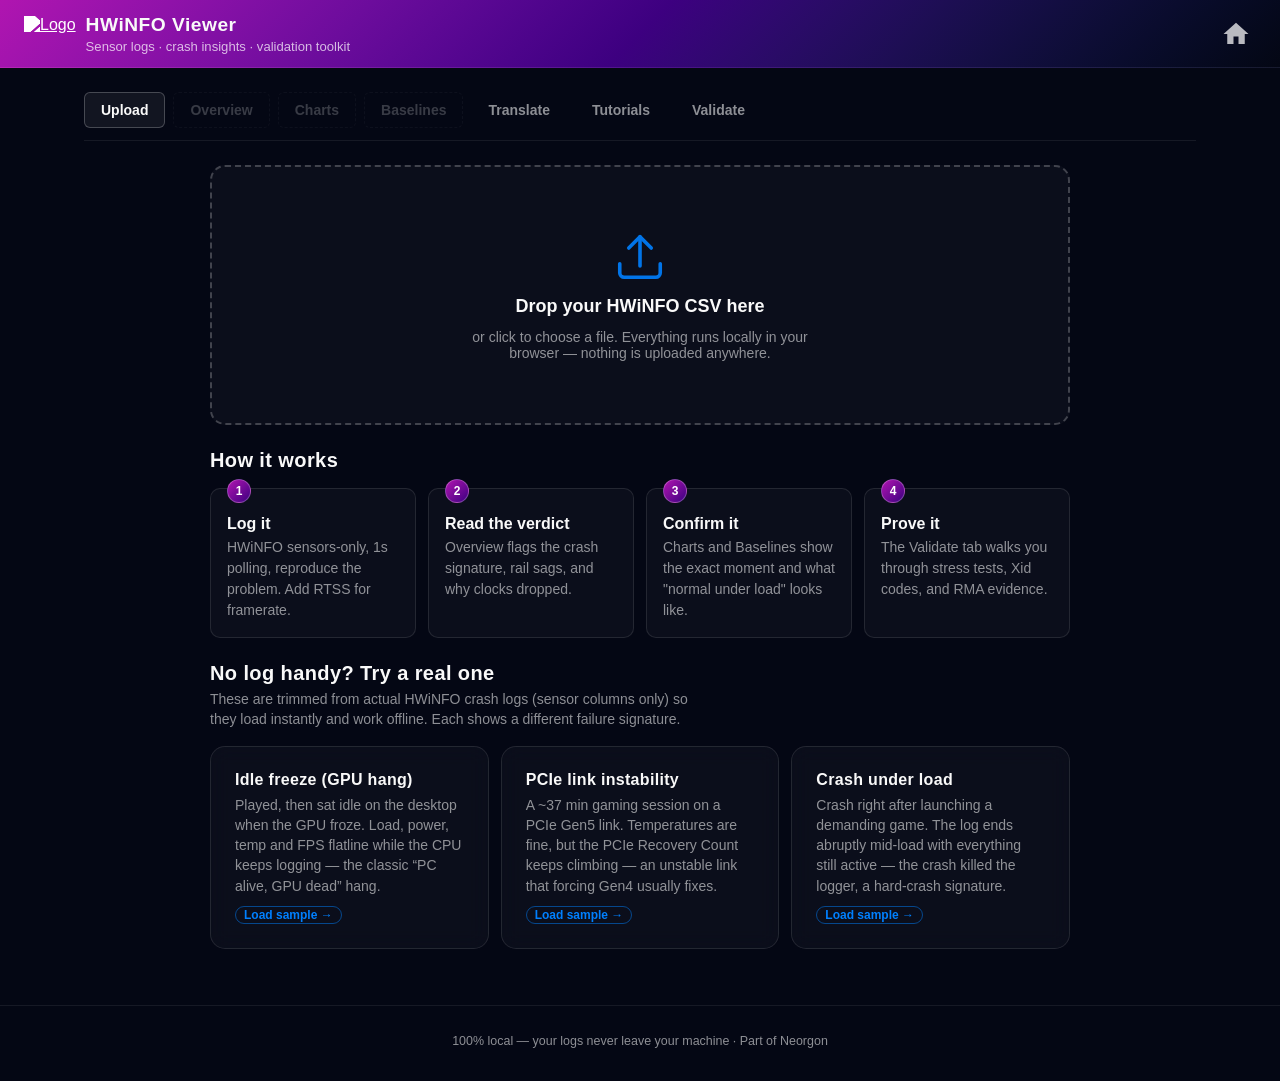
==== index.html @ f67ba8b3 "feat(header): adopt Neorgon Header Kit (content mode)" ====
<!DOCTYPE html>
<html lang="en">
<head>
  <meta charset="UTF-8">
  <meta name="viewport" content="width=device-width, initial-scale=1.0">
  <title>HWiNFO Viewer | Log visualizer & PC validation</title>
  <meta name="description" content="Drop a HWiNFO CSV to visualize GPU sensors, spot the crash, read performance-limit flags, and follow a phased toolkit to validate your whole PC — all in your browser, nothing uploaded">
  <meta property="og:title" content="HWiNFO Viewer: sensor log visualizer & PC validation toolkit">
  <meta property="og:description" content="Visualize hardware logs, find the crash, then prove it — stress tests, Xid codes, and RMA evidence. 100% local in your browser">
  <meta property="og:type" content="website">
  <meta property="og:url" content="https://hwinfo.neorgon.com/">
  <meta property="og:site_name" content="Neorgon">
  <meta name="twitter:card" content="summary_large_image">
  <meta name="twitter:title" content="HWiNFO Viewer: sensor log visualizer & PC validation toolkit">
  <meta name="twitter:description" content="Visualize hardware logs, find the crash, then prove it — all in your browser">
  <meta name="robots" content="index, follow">
  <link rel="canonical" href="https://hwinfo.neorgon.com/">
  <meta property="og:locale" content="en_US">
  <meta name="theme-color" content="#040714">
  <link rel="icon" type="image/x-icon" href="https://pub-b597cd281a384f98a47e1f043a6c4160.r2.dev/v1.0.0/favicon.ico" />
  <link rel="stylesheet" href="app/css/style.css">
  <!-- Neorgon Header Kit (vendored; ?header=live swaps CSS to CDN) -->
  <script>(function(){var m=location.search.match(/[?&]theme=([\w-]+)/)||document.cookie.match(/(?:^|;\s*)neo_theme=([\w-]+)/);if(m&&m[1]!=='default')document.documentElement.dataset.theme=decodeURIComponent(m[1]);})();</script>
  <link rel="stylesheet" href="css/neorgon-header.css">
  <link rel="stylesheet" href="css/neorgon-themes.css">
  <link rel="stylesheet" href="https://pub-b597cd281a384f98a47e1f043a6c4160.r2.dev/v1.0.0/header/season.css">
  <script defer src="js/neorgon-header.js"></script>
  <script type="application/ld+json">
  {
    "@context": "https://schema.org",
    "@type": "WebApplication",
    "name": "HWiNFO Viewer",
    "description": "Browser-based HWiNFO CSV log visualizer with load baselines, crash detection, performance-limit analysis, and a phased PC validation toolkit.",
    "url": "https://hwinfo.neorgon.com/",
    "applicationCategory": "DeveloperApplication",
    "operatingSystem": "Any",
    "offers": { "@type": "Offer", "price": "0", "priceCurrency": "USD" },
    "author": { "@type": "Organization", "name": "Neorgon", "url": "https://neorgon.com/" }
  }
  </script>
</head>
<body>

  <a class="skip-link" href="#main">Skip to content</a>

  <header class="header-bar" data-header-mode="content">
    <div class="header-logo">
      <a href="https://neorgon.com/" target="_blank" rel="noopener noreferrer">
        <img src="https://pub-b597cd281a384f98a47e1f043a6c4160.r2.dev/v1.0.0/energon-classic-logo.png" class="header-logo-img" alt="Logo">
      </a>
      <a href="./" class="header-title-link">
        <h1>HWiNFO Viewer</h1>
        <div class="header-subtitle">Sensor logs · crash insights · validation toolkit</div>
      </a>
    </div>
    <div class="header-right">
      <a class="header-home" href="https://neorgon.com/" title="neorgon.com" aria-label="Neorgon home">
        <svg viewBox="0 0 24 24" fill="currentColor" xmlns="http://www.w3.org/2000/svg">
          <path d="M10 20v-6h4v6h5v-8h3L12 3 2 12h3v8z"/>
        </svg>
      </a>
    </div>
  </header>

  <main id="main">
    <div class="container container--wide stack">

      <!-- File bar (shown after load) -->
      <div class="file-meta" id="fileBar" hidden></div>

      <!-- Tabs -->
      <nav class="tabs" aria-label="Views">
        <button class="tab active" data-view="upload">Upload</button>
        <button class="tab" data-view="overview" data-requires-data disabled title="Load a CSV to unlock">Overview</button>
        <button class="tab" data-view="charts" data-requires-data disabled title="Load a CSV to unlock">Charts</button>
        <button class="tab" data-view="baselines" data-requires-data disabled title="Load a CSV to unlock">Baselines</button>
        <button class="tab" data-view="translate">Translate</button>
        <button class="tab" data-view="tutorials">Tutorials</button>
        <button class="tab" data-view="validate">Validate</button>
        <button class="btn btn--ghost btn--sm" id="resetBtn" style="margin-left:auto" hidden>Load another</button>
      </nav>

      <!-- ── Upload view ── -->
      <section class="view" data-view="upload" aria-label="Upload">
        <div class="stack">
          <div class="dropzone" id="dropzone" role="button" tabindex="0" aria-label="Upload a HWiNFO CSV file">
            <svg class="dropzone__icon" viewBox="0 0 24 24" fill="none" stroke="currentColor" stroke-width="1.6" stroke-linecap="round" stroke-linejoin="round">
              <path d="M21 15v4a2 2 0 0 1-2 2H5a2 2 0 0 1-2-2v-4"/><path d="M17 8l-5-5-5 5"/><path d="M12 3v13"/>
            </svg>
            <div class="dropzone__title">Drop your HWiNFO CSV here</div>
            <div class="dropzone__hint">or click to choose a file. Everything runs locally in your browser — nothing is uploaded anywhere.</div>
          </div>
          <input type="file" id="fileInput" accept=".csv,.CSV,text/csv" hidden>

          <section class="section">
            <div class="section__titles">
              <h2 class="section__title">How it works</h2>
            </div>
            <div class="steps">
              <div class="step">
                <span class="step__num">1</span>
                <div class="step__title">Log it</div>
                <p class="step__text">HWiNFO sensors-only, 1s polling, reproduce the problem. Add RTSS for framerate.</p>
              </div>
              <div class="step">
                <span class="step__num">2</span>
                <div class="step__title">Read the verdict</div>
                <p class="step__text">Overview flags the crash signature, rail sags, and why clocks dropped.</p>
              </div>
              <div class="step">
                <span class="step__num">3</span>
                <div class="step__title">Confirm it</div>
                <p class="step__text">Charts and Baselines show the exact moment and what "normal under load" looks like.</p>
              </div>
              <div class="step">
                <span class="step__num">4</span>
                <div class="step__title">Prove it</div>
                <p class="step__text">The Validate tab walks you through stress tests, Xid codes, and RMA evidence.</p>
              </div>
            </div>
          </section>

          <section class="section">
            <div class="section__titles">
              <h2 class="section__title">No log handy? Try a real one</h2>
              <p class="section__lead">These are trimmed from actual HWiNFO crash logs (sensor columns only) so they load instantly and work offline. Each shows a different failure signature.</p>
            </div>
            <div id="sampleList" style="display:grid;grid-template-columns:repeat(auto-fill,minmax(250px,1fr));gap:var(--space-3)"></div>
          </section>
        </div>
      </section>

      <!-- ── Overview view ── -->
      <section class="view" data-view="overview" hidden aria-label="Overview">
        <div class="stack">
          <section class="section">
            <div class="section__titles">
              <h2 class="section__title">Insights</h2>
              <p class="section__lead">Automatic read of the log: crash signature, PCIe stability, power delivery, and thermals.</p>
            </div>
            <div class="sev-summary" id="insightSummary"></div>
            <div id="insights"></div>
          </section>
          <section class="section">
            <div class="section__titles">
              <h2 class="section__title">Key numbers</h2>
              <p class="section__lead">Peaks and lows for the sensors that matter most. Colored borders flag values worth a second look.</p>
            </div>
            <div class="stat-grid" id="statGrid"></div>
          </section>
        </div>
      </section>

      <!-- ── Charts view ── -->
      <section class="view" data-view="charts" hidden aria-label="Charts">
        <section class="section">
          <div class="section__titles">
            <h2 class="section__title">Time series</h2>
            <p class="section__lead">
              Each line is normalized to its own range (0–100% of that sensor's min–max), so different units overlay cleanly.
              Hover for exact values.
            </p>
          </div>
          <div class="chips" id="chips"></div>
          <div class="card" style="padding:var(--space-4)">
            <div class="chart-wrap">
              <canvas class="chart-canvas" id="chartCanvas"></canvas>
              <div class="chart-tooltip" id="chartTooltip"></div>
            </div>
            <div class="zone-legend" aria-hidden="true">
              <span class="zone-legend__label">Load zones:</span>
              <span class="zone-legend__item"><i class="zl-swatch zl-idle"></i>idle</span>
              <span class="zone-legend__item"><i class="zl-swatch zl-low"></i>low</span>
              <span class="zone-legend__item"><i class="zl-swatch zl-medium"></i>medium</span>
              <span class="zone-legend__item"><i class="zl-swatch zl-high"></i>high</span>
              <span class="zone-legend__sep"></span>
              <span class="zone-legend__item"><i class="zl-hang"></i>hang marker</span>
            </div>
          </div>
        </section>
      </section>

      <!-- ── Baselines view ── -->
      <section class="view" data-view="baselines" hidden aria-label="Baselines">
        <div class="stack">
          <section class="section">
            <div class="section__titles">
              <h2 class="section__title">Load distribution</h2>
              <p class="section__lead" id="baselineBasis">Load zones computed from GPU utilization.</p>
            </div>
            <div class="stat-grid" id="zoneSummary"></div>
          </section>
          <section class="section">
            <div class="section__titles">
              <h2 class="section__title">Baseline by load zone</h2>
              <p class="section__lead">Average <span class="muted">/ peak</span> for each sensor, split by how hard the GPU was working. Use it to tell "normal under load" from "something's off."</p>
            </div>
            <div class="table-scroll">
              <table class="data">
                <thead><tr>
                  <th>Sensor</th>
                  <th><span class="zone-pill zone-idle">Idle</span></th>
                  <th><span class="zone-pill zone-low">Low</span></th>
                  <th><span class="zone-pill zone-medium">Medium</span></th>
                  <th><span class="zone-pill zone-high">High</span></th>
                </tr></thead>
                <tbody id="baselineTable"></tbody>
              </table>
            </div>
          </section>
        </div>
      </section>

      <!-- ── Translate view ── -->
      <section class="view" data-view="translate" hidden aria-label="Translate">
        <section class="section">
          <div class="section__titles">
            <h2 class="section__title">Translate the metrics</h2>
            <p class="section__lead">What every sensor actually means, what's normal, and what should worry you. Load a log and matching rows get tagged <span class="badge badge--gpu">detected</span> with your values.</p>
          </div>
          <input type="search" class="search-input" id="glossarySearch" placeholder="Search metrics… (e.g. junction, 12V, performance limit)">
          <div class="table-scroll">
            <table class="data">
              <thead><tr><th>Sensor</th><th>Plain meaning</th><th>Normal &amp; red flags</th></tr></thead>
              <tbody id="glossaryTable"></tbody>
            </table>
          </div>
        </section>
      </section>

      <!-- ── Tutorials view ── -->
      <section class="view" data-view="tutorials" hidden aria-label="Tutorials">
        <section class="section">
          <div class="section__titles">
            <h2 class="section__title">Tool tutorials</h2>
            <p class="section__lead">Short, no-fluff guides for the tools that produce and confirm these logs. Each ends with the one thing to look for. For the full validation workflow, see the <strong>Validate</strong> tab.</p>
          </div>
          <div class="accordion" id="tutorials"></div>
        </section>
      </section>

      <!-- ── Validate view ── -->
      <section class="view" data-view="validate" hidden aria-label="Validate">
        <div class="stack">
          <section class="section">
            <div class="section__titles">
              <h2 class="section__title">The validation toolkit</h2>
              <p class="section__lead">
                A phased workflow for testing and validating your PC — from capturing the log to an RMA-grade
                evidence pack. Every tool states what it actually proves, so you know when you're done.
              </p>
            </div>
            <div id="validateRoot" class="stack"></div>
          </section>
          <section class="section">
            <div class="section__titles">
              <h2 class="section__title">NVIDIA Xid codes worth knowing</h2>
              <p class="section__lead">
                When the driver reports a hardware error it logs an <strong>Xid</strong> code — find them in
                Windows Event Viewer (source <code>nvlddmkm</code>) or <code>journalctl -k</code> on Linux.
                These are the ones that matter for a crash investigation.
              </p>
            </div>
            <div class="table-scroll">
              <table class="data">
                <thead><tr><th>Code</th><th>Meaning</th><th>Points to</th><th>Notes</th></tr></thead>
                <tbody id="xidTable"></tbody>
              </table>
            </div>
          </section>
        </div>
      </section>

    </div>
  </main>

  <footer class="info-footer">
    100% local — your logs never leave your machine · Part of <a class="footer-link" href="https://neorgon.com/">Neorgon</a>
  </footer>

  <script src="app/js/glossary.js"></script>
  <script src="app/js/samples.js"></script>
  <script src="app/js/parse.js"></script>
  <script src="app/js/analyze.js"></script>
  <script src="app/js/charts.js"></script>
  <script src="app/js/validate.js"></script>
  <script src="app/js/ui.js"></script>
  <script src="app/js/app.js"></script>
</body>
</html>
---- app/css/style.css ----
/* ── Reset & base ──────────────────────────────────────────── */
*, *::before, *::after { margin: 0; padding: 0; box-sizing: border-box; }

/*
 * ── Design tokens ─────────────────────────────────────────────
 *
 *  Colors
 *  bg:                 #040714
 *  surface-1 (cards):  rgba(255,255,255,.03)
 *  surface-2 (hover):  rgba(255,255,255,.06)
 *  border-subtle:      rgba(255,255,255,.07)
 *  border:             rgba(255,255,255,.1)
 *  border-strong:      rgba(255,255,255,.22)
 *  blue accent:        #0063e5
 *  blue accent bright: #0080ff
 *  text primary:       #f9f9f9
 *  text secondary:     #cacaca
 *  text muted:         rgba(255,255,255,.55)
 *  header gradient:    in oklch 135deg, #B015B0 0%, #3D0080 50%, #040714 100%
 *
 *  Typography scale (rem)
 *  --text-xs: 0.75    --text-sm: 0.875   --text-base: 1
 *  --text-lg: 1.125   --text-xl: 1.25    --text-2xl: 1.5
 *  font stack: 'Avenir Next', -apple-system, BlinkMacSystemFont,
 *              'Segoe UI', Roboto, Oxygen, Ubuntu, Cantarell, sans-serif
 *
 *  Spacing scale (4px grid)
 *  --space-1: 4px   --space-2: 8px   --space-3: 12px   --space-4: 16px
 *  --space-6: 24px  --space-8: 32px
 *
 *  Radii
 *  --radius-sm: 6px   --radius: 10px   --radius-lg: 15px
 *
 *  Easing
 *  --ease-snap: cubic-bezier(0.34, 1.56, 0.64, 1)  (spring/overshoot)
 *  --dur-fast: 120ms   --dur: 200ms
 *
 *  UI primitives
 *  --control-height: 44px   (touch minimum)
 *  --control-height-sm: 36px
 *  --z-sticky-header: 200   --z-modal: 400   --z-toast: 500
 */

:root {
  --bg: #040714;
  --surface-1: rgba(255,255,255,.03);
  --surface-2: rgba(255,255,255,.06);
  --surface-toast: #1a1730;
  --border-subtle: rgba(255,255,255,.07);
  --border: rgba(255,255,255,.1);
  --border-strong: rgba(255,255,255,.22);
  --text-primary: #f9f9f9;
  --text-secondary: #cacaca;
  --text-muted: rgba(255,255,255,.55);
  --accent: #0063e5;
  --accent-bright: #0080ff;
  --danger: #e11d48;
  --danger-hover: #f43f5e;
  --font: 'Avenir Next', -apple-system, BlinkMacSystemFont, 'Segoe UI', Roboto, Oxygen, Ubuntu, Cantarell, sans-serif;
  --text-xs: 0.75rem; --text-sm: 0.875rem; --text-base: 1rem;
  --text-lg: 1.125rem; --text-xl: 1.25rem; --text-2xl: 1.5rem;
  --space-1: 4px; --space-2: 8px; --space-3: 12px; --space-4: 16px;
  --space-6: 24px; --space-8: 32px;
  --radius-sm: 6px; --radius: 10px; --radius-lg: 15px;
  --ease-snap: cubic-bezier(0.34, 1.56, 0.64, 1);
  --dur-fast: 120ms; --dur: 200ms;
  --control-height: 44px;
  --control-height-sm: 36px;
  --shadow-card: 0 12px 28px rgba(15, 23, 42, 0.5);
  --shadow-modal: 0 24px 48px rgba(2, 6, 23, 0.58);
  --z-sticky-header: 200;
  --z-modal: 400;
  --z-toast: 500;
}

html { height: 100%; }
body {
  font-family: var(--font);
  background: var(--bg);
  min-height: 100%;
  color: var(--text-primary);
  display: flex; flex-direction: column;
}

body.modal-open {
  overflow: hidden;
}

main#main {
  flex: 1;
  display: flex;
  flex-direction: column;
  min-height: 0;
  width: 100%;
}

/* ── Layout ────────────────────────────────────────────────── */
/*
 * GOTCHA: body { display:flex; flex-direction:column } + margin: 0 auto
 * on a child collapses its width — always pair with width: 100%.
 *
 * GOTCHA: External images (YouTube ggpht, Gravatar, etc.) may block loading
 * when the Referer header points to localhost or an unknown origin. Fix:
 * 1. Add <meta name="referrer" content="no-referrer"> in <head> (global)
 * 2. Or add referrerpolicy="no-referrer" on each <img> tag
 */
.container {
  max-width: 900px;
  width: 100%;
  margin: 0 auto;
  padding: var(--space-6);
  flex: 1;
}

/* Vertical rhythm: use inside .container or nested regions */
.stack {
  display: flex;
  flex-direction: column;
  gap: var(--space-6);
}
.stack--tight { gap: var(--space-4); }
.stack--loose { gap: var(--space-8); }

/* Page section: title row + body (replaces “card everything” for grouping) */
.section {
  display: flex;
  flex-direction: column;
  gap: var(--space-4);
}
.section__header {
  display: flex;
  flex-wrap: wrap;
  align-items: flex-end;
  justify-content: space-between;
  gap: var(--space-4);
}
.section__titles {
  display: flex;
  flex-direction: column;
  gap: var(--space-1);
  min-width: 0;
}
.section__title {
  font-size: var(--text-xl);
  font-weight: 600;
  letter-spacing: 0.02em;
  color: var(--text-primary);
}
.section__lead {
  font-size: var(--text-sm);
  color: var(--text-muted);
  line-height: 1.45;
  max-width: 52ch;
}
.section__lead code {
  font-family: ui-monospace, SFMono-Regular, Menlo, Monaco, Consolas, "Liberation Mono", monospace;
  font-size: 0.92em;
  color: var(--text-secondary);
}
.stack > .card { margin-bottom: 0; }
.toolbar {
  display: flex;
  flex-wrap: wrap;
  align-items: center;
  gap: var(--space-2);
}

/* Header layout is owned by the Neorgon Header Kit (css/neorgon-header.css) */
nav {
  display: flex;
  align-items: center;
  gap: var(--space-2);
}

/* ── Buttons (canonical) ─────────────────────────────────────
 * Use .btn + a variant. Aliases: .nav-link = toolbar ghost; .auth-* map below.
 */
.btn {
  display: inline-flex;
  align-items: center;
  justify-content: center;
  gap: var(--space-2);
  min-height: var(--control-height);
  padding: 0 var(--space-4);
  border-radius: var(--radius-sm);
  font-family: inherit;
  font-size: var(--text-sm);
  font-weight: 600;
  line-height: 1.2;
  text-decoration: none;
  cursor: pointer;
  border: 1px solid transparent;
  background: transparent;
  color: var(--text-primary);
  transition:
    background-color var(--dur),
    color var(--dur),
    border-color var(--dur),
    box-shadow var(--dur),
    transform var(--dur-fast);
  -webkit-tap-highlight-color: transparent;
}
.btn:disabled,
.btn[aria-disabled="true"] {
  opacity: 0.45;
  cursor: not-allowed;
  pointer-events: none;
}
.btn--sm {
  min-height: var(--control-height-sm);
  padding: 0 var(--space-3);
  font-size: var(--text-xs);
}
.btn--block { width: 100%; }
.btn--icon {
  min-width: var(--control-height);
  padding: 0;
}
.btn--primary {
  background: var(--accent);
  color: #fff;
  border-color: transparent;
}
.btn--primary:hover { background: var(--accent-bright); }
.btn--secondary {
  background: var(--surface-2);
  color: var(--text-primary);
  border-color: var(--border-strong);
}
.btn--secondary:hover {
  background: rgba(255, 255, 255, 0.1);
}
.btn--ghost {
  background: transparent;
  color: rgba(255,255,255,0.92);
  border-color: rgba(255,255,255,0.18);
}
.btn--ghost:hover {
  background: rgba(255,255,255,0.1);
  color: #fff;
}
.btn--danger {
  background: var(--danger);
  color: #fff;
  border-color: transparent;
}
.btn--danger:hover { background: var(--danger-hover); }

/* Toolbar ghost (header nav) — same as .btn.btn--ghost.btn--sm */
.nav-link {
  display: inline-flex;
  align-items: center;
  justify-content: center;
  min-height: var(--control-height);
  padding: 0 var(--space-3);
  border: 1px solid rgba(255,255,255,0.18);
  border-radius: var(--radius-sm);
  background: transparent;
  color: rgba(255,255,255,0.92);
  cursor: pointer;
  font-family: inherit;
  font-size: var(--text-sm);
  font-weight: 600;
  transition: background-color var(--dur), color var(--dur), border-color var(--dur);
}
.nav-link:hover {
  background: rgba(255,255,255,0.1);
  color: #fff;
}

.auth-toggle {
  display: flex;
  align-items: center;
  justify-content: center;
  min-width: var(--control-height);
  min-height: var(--control-height);
  padding: 0;
  border: 1px solid rgba(255,255,255,0.18);
  border-radius: var(--radius-sm);
  background: transparent;
  color: rgba(255,255,255,0.92);
  cursor: pointer;
  font-family: inherit;
  transition: background-color var(--dur), color var(--dur), border-color var(--dur);
}
.auth-toggle:hover {
  background: rgba(255,255,255,0.1);
  color: #fff;
}
.auth-toggle svg {
  width: 22px;
  height: 22px;
  flex-shrink: 0;
  display: block;
}
.auth-toggle.logged-in { color: var(--accent); }
.auth-toggle.logged-in svg circle:nth-of-type(2) {
  fill: currentColor;
  stroke: none;
}

/* ── Sheet (inline panel under header) — not a modal ─────────
 * Use for auth, filters, compact forms. No backdrop; page scrolls.
 * For blocking overlays use .modal below.
 */
.auth-panel {
  background: rgba(255,255,255,0.02);
  border-bottom: 1px solid var(--border-subtle);
  max-height: 0;
  overflow: hidden;
  transition: max-height 0.3s ease-out;
}
.auth-panel.open { max-height: 300px; }
.auth-panel-inner {
  padding: var(--space-6);
  max-width: 400px;
  margin: 0 auto;
}
.auth-tabs {
  display: flex;
  gap: var(--space-2);
  margin-bottom: var(--space-4);
}
.auth-tab {
  flex: 1;
  min-height: var(--control-height-sm);
  padding: 0 var(--space-4);
  border: 1px solid var(--border);
  border-radius: var(--radius-sm);
  background: transparent;
  color: var(--text-muted);
  cursor: pointer;
  font-family: inherit;
  font-size: var(--text-sm);
  font-weight: 600;
  transition: background-color var(--dur), color var(--dur), border-color var(--dur);
}
.auth-tab.active {
  background: var(--surface-2);
  color: var(--text-primary);
  border-color: var(--border-strong);
}
.auth-form input {
  width: 100%;
  padding: var(--space-3) var(--space-4);
  margin-bottom: var(--space-3);
  border: 1px solid var(--border);
  border-radius: var(--radius-sm);
  background: var(--surface-1);
  color: var(--text-primary);
  font-size: var(--text-sm);
  font-family: inherit;
}
.auth-submit {
  width: 100%;
  min-height: var(--control-height);
  padding: 0 var(--space-4);
  border: none;
  border-radius: var(--radius-sm);
  background: var(--accent);
  color: #fff;
  font-family: inherit;
  font-weight: 600;
  font-size: var(--text-sm);
  cursor: pointer;
  transition: background-color var(--dur);
}
.auth-submit:hover { background: var(--accent-bright); }
#authUser {
  display: flex;
  align-items: center;
  justify-content: space-between;
  gap: var(--space-4);
}
.auth-username {
  color: var(--text-primary);
  font-weight: 600;
}
.auth-logout {
  min-height: var(--control-height-sm);
  padding: 0 var(--space-3);
  border: 1px solid var(--border);
  border-radius: var(--radius-sm);
  background: transparent;
  color: var(--text-muted);
  cursor: pointer;
  font-family: inherit;
  font-size: var(--text-sm);
  font-weight: 600;
  transition: background-color var(--dur), color var(--dur), border-color var(--dur);
}
.auth-logout:hover {
  background: var(--surface-2);
  color: var(--text-primary);
}
.auth-divider {
  height: 1px;
  background: var(--border-subtle);
}

/* ── Modal (blocking overlay) ──────────────────────────────── */
.modal[hidden] {
  display: none !important;
}
.modal {
  position: fixed;
  inset: 0;
  z-index: var(--z-modal);
  display: flex;
  align-items: center;
  justify-content: center;
  padding: var(--space-4);
}
.modal__backdrop {
  position: absolute;
  inset: 0;
  background: rgba(2, 4, 12, 0.72);
  backdrop-filter: blur(4px);
}
.modal__dialog {
  position: relative;
  z-index: 1;
  display: flex;
  flex-direction: column;
  width: min(100%, 440px);
  max-height: min(88vh, 560px);
  overflow: hidden;
  background: var(--surface-1);
  border: 1px solid var(--border-strong);
  border-radius: var(--radius-lg);
  box-shadow: var(--shadow-modal);
}
.modal__header {
  display: flex;
  align-items: center;
  justify-content: space-between;
  gap: var(--space-4);
  padding: var(--space-4) var(--space-6);
  border-bottom: 1px solid var(--border-subtle);
}
.modal__header h2 {
  font-size: var(--text-lg);
  font-weight: 600;
  color: var(--text-primary);
}
.modal__body {
  padding: var(--space-6);
  overflow: auto;
  font-size: var(--text-sm);
  color: var(--text-secondary);
  line-height: 1.55;
}
.modal__body code {
  font-family: ui-monospace, SFMono-Regular, Menlo, Monaco, Consolas, "Liberation Mono", monospace;
  font-size: 0.9em;
  color: var(--text-primary);
}
.modal__footer {
  display: flex;
  flex-wrap: wrap;
  justify-content: flex-end;
  gap: var(--space-2);
  padding: var(--space-4) var(--space-6);
  border-top: 1px solid var(--border-subtle);
}

/* ── Card ──────────────────────────────────────────────────── */
/*
 * GOTCHA: backdrop-filter creates a stacking context — dropdowns inside
 * a card can be clipped by a later card's stacking context. Fix by adding
 * position: relative; z-index: 10 to the card that owns the open dropdown.
 *
 * Default: static surface (no hover lift — avoids generic “dashboard demo”).
 * Use .card--interactive for raised hover + entrance motion.
 *
 * GOTCHA: a <button> or <a> used AS a card does not inherit body text color —
 * buttons default to canvas text (near-black), rendering invisible on the dark
 * bg. When a card is an interactive element, set color: var(--text-primary)
 * and font-family: var(--font) explicitly on it.
 */
.card {
  background: var(--surface-1);
  border: 1px solid var(--border);
  border-radius: var(--radius-lg);
  padding: var(--space-6);
  margin-bottom: var(--space-6);
  backdrop-filter: blur(10px);
  transition: border-color var(--dur), box-shadow var(--dur);
}
.card:hover {
  border-color: var(--border-strong);
  box-shadow: 0 8px 20px rgba(15, 23, 42, 0.45);
}
.card--interactive {
  transition:
    transform var(--dur) ease-out,
    box-shadow var(--dur) ease-out,
    border-color var(--dur);
  animation: fadeIn 0.35s ease-out both;
}
.card--interactive:hover {
  transform: translateY(-3px);
  box-shadow: var(--shadow-card);
  border-color: var(--border-strong);
}
.card--enter {
  animation: fadeIn 0.35s ease-out both;
}
.card--flat:hover {
  box-shadow: none;
}

/* ── Button press feedback ─────────────────────────────────── */
button:active,
.btn:active,
.nav-link:active,
.auth-toggle:active,
.auth-tab:active,
.auth-submit:active,
.auth-logout:active {
  transform: scale(0.98);
  transition-duration: var(--dur-fast);
}

@keyframes fadeIn {
  from { opacity: 0; transform: translateY(6px); }
  to   { opacity: 1; transform: translateY(0); }
}

/* ── Skeleton loading ──────────────────────────────────────── */
@keyframes shimmer { to { background-position: -200% 0; } }
.skeleton {
  background: linear-gradient(90deg, var(--surface-1) 25%, var(--surface-2) 50%, var(--surface-1) 75%);
  background-size: 200% 100%;
  animation: shimmer 1.5s ease-in-out infinite;
  border-radius: var(--radius);
}

/* ── Toast ─────────────────────────────────────────────────── */
.toast {
  position: fixed;
  bottom: var(--space-6);
  right: var(--space-6);
  z-index: var(--z-toast);
  max-width: min(360px, calc(100vw - var(--space-8)));
  background: var(--surface-toast);
  border: 1px solid var(--border);
  border-radius: var(--radius);
  padding: var(--space-3) var(--space-4);
  font-size: var(--text-sm);
  color: var(--text-primary);
  box-shadow: var(--shadow-card);
  pointer-events: none;
  transform: translateY(8px);
  opacity: 0;
  transition: opacity 0.2s ease-out, transform 0.2s ease-out;
}
.toast.visible {
  opacity: 1;
  transform: translateY(0);
}

/* ── Footer ────────────────────────────────────────────────── */
.info-footer {
  text-align: center;
  padding: var(--space-6) var(--space-6) 28px;
  color: var(--text-muted);
  font-size: .78em;
  line-height: 1.8;
  border-top: 1px solid var(--border-subtle);
  margin-top: var(--space-8);
}
.footer-link {
  color: var(--text-muted);
  text-decoration: none;
  transition: color var(--dur);
}
.footer-link:hover,
.footer-link:focus-visible {
  color: var(--text-secondary);
  text-decoration: underline;
}

/* ── Focus styles ──────────────────────────────────────────── */
:focus-visible {
  outline: 2px solid var(--accent-bright);
  outline-offset: 2px;
}

/* ── Skip link ─────────────────────────────────────────────── */
.skip-link {
  position: absolute;
  top: -100%;
  left: var(--space-4);
  z-index: 1000;
  padding: var(--space-2) var(--space-4);
  background: var(--accent-bright);
  color: #000;
  font-weight: 600;
  font-size: var(--text-sm);
  border-radius: 0 0 var(--radius-sm) var(--radius-sm);
  text-decoration: none;
  transition: top var(--dur);
}
.skip-link:focus { top: 0; }

/* ── Reduced motion ────────────────────────────────────────── */
@media (prefers-reduced-motion: reduce) {
  *, *::before, *::after {
    animation-duration: 0.01ms !important;
    animation-iteration-count: 1 !important;
    transition-duration: 0.01ms !important;
  }
  .card--interactive:hover { transform: none; }
}

/* ── Responsive ────────────────────────────────────────────── */
@media (max-width: 600px) {
  .container { padding: var(--space-4); }
  .toast {
    left: var(--space-4);
    right: var(--space-4);
    max-width: none;
  }
}

/* ════════════════════════════════════════════════════════════
   LogScope — app-specific styles
   ════════════════════════════════════════════════════════════ */

.container--wide { max-width: 1160px; }

/* ── Readable widths ──────────────────────────────────────────
 * The wide container is great for charts and tables, but prose and
 * card blocks get uncomfortably long and hug the left edge on big
 * screens. Cap the text-heavy views to a centered reading column;
 * leave Charts and Baselines full-width where the space is needed.
 */
.view[data-view="upload"] > .stack { max-width: 860px; }
.view[data-view="overview"] > .stack { max-width: 1000px; }
.view[data-view="tutorials"] > .section,
.view[data-view="translate"] > .section { max-width: 900px; }
.view[data-view="upload"] > .stack,
.view[data-view="overview"] > .stack,
.view[data-view="tutorials"] > .section,
.view[data-view="translate"] > .section {
  width: 100%;
  margin-inline: auto;
}
/* Let lead copy fill the narrower column instead of a thin left ribbon. */
.view[data-view="upload"] .section__lead,
.view[data-view="overview"] .section__lead { max-width: 64ch; }

/* ── Tabs (view switcher) ──────────────────────────────────── */
.tabs {
  display: flex;
  flex-wrap: wrap;
  gap: var(--space-2);
  border-bottom: 1px solid var(--border-subtle);
  padding-bottom: var(--space-3);
}
.tab {
  min-height: var(--control-height-sm);
  padding: 0 var(--space-4);
  border: 1px solid transparent;
  border-radius: var(--radius-sm);
  background: transparent;
  color: var(--text-muted);
  cursor: pointer;
  font-family: inherit;
  font-size: var(--text-sm);
  font-weight: 600;
  transition: background-color var(--dur), color var(--dur), border-color var(--dur);
}
.tab:hover { color: var(--text-secondary); background: var(--surface-1); }
.tab.active {
  color: var(--text-primary);
  background: var(--surface-2);
  border-color: var(--border-strong);
}
.tab:disabled {
  opacity: 0.38;
  cursor: not-allowed;
  border: 1px dashed var(--border);
  background: transparent;
}
.tab:disabled:hover { color: var(--text-muted); background: transparent; }
.tab[hidden] { display: none; }

.view[hidden] { display: none; }

/* ── Dropzone ──────────────────────────────────────────────── */
.dropzone {
  display: flex;
  flex-direction: column;
  align-items: center;
  justify-content: center;
  gap: var(--space-3);
  text-align: center;
  padding: var(--space-8);
  min-height: 260px;
  border: 2px dashed var(--border-strong);
  border-radius: var(--radius-lg);
  background: var(--surface-1);
  color: var(--text-secondary);
  cursor: pointer;
  transition: border-color var(--dur), background var(--dur), transform var(--dur-fast);
}
.dropzone:hover { border-color: var(--accent-bright); background: var(--surface-2); }
.dropzone.dragover {
  border-color: var(--accent-bright);
  background: rgba(0, 128, 255, 0.08);
  transform: scale(1.005);
}
.dropzone__icon {
  width: 54px; height: 54px;
  color: var(--accent-bright);
  opacity: 0.9;
}
.dropzone__title { font-size: var(--text-lg); font-weight: 600; color: var(--text-primary); }
.dropzone__hint { font-size: var(--text-sm); color: var(--text-muted); max-width: 46ch; }

/* ── Stat grid ─────────────────────────────────────────────── */
.stat-grid {
  display: grid;
  grid-template-columns: repeat(auto-fill, minmax(180px, 1fr));
  gap: var(--space-3);
}
.stat {
  background: var(--surface-1);
  border: 1px solid var(--border);
  border-radius: var(--radius);
  padding: var(--space-4);
  display: flex;
  flex-direction: column;
  gap: 2px;
}
.stat__label {
  font-size: var(--text-xs);
  color: var(--text-muted);
  text-transform: uppercase;
  letter-spacing: 0.06em;
}
.stat__value {
  font-size: var(--text-2xl);
  font-weight: 700;
  color: var(--text-primary);
  font-variant-numeric: tabular-nums;
  line-height: 1.1;
}
.stat__value .unit { font-size: var(--text-sm); font-weight: 600; color: var(--text-muted); margin-left: 3px; }
.stat__sub { font-size: var(--text-xs); color: var(--text-secondary); }
.stat--ok { border-color: rgba(34, 197, 94, 0.4); }
.stat--warn { border-color: rgba(245, 158, 11, 0.45); }
.stat--bad { border-color: rgba(225, 29, 72, 0.55); }
.stat--ok .stat__value { color: #4ade80; }
.stat--warn .stat__value { color: #fbbf24; }
.stat--bad .stat__value { color: #fb7185; }

/* ── Insight cards ─────────────────────────────────────────── */
.insight {
  display: flex;
  gap: var(--space-4);
  align-items: flex-start;
  padding: var(--space-4);
  border: 1px solid var(--border);
  border-left-width: 4px;
  border-radius: var(--radius);
  background: var(--surface-1);
}
.insight + .insight { margin-top: var(--space-3); }
.insight__icon {
  flex-shrink: 0;
  width: 34px; height: 34px;
  display: flex; align-items: center; justify-content: center;
  border-radius: 50%;
  font-size: 1.05rem;
}
.insight__body { min-width: 0; }
.insight__title { font-weight: 600; color: var(--text-primary); font-size: var(--text-base); }
.insight__desc { font-size: var(--text-sm); color: var(--text-secondary); line-height: 1.5; margin-top: 3px; }
.insight__desc strong { color: var(--text-primary); }
.insight--critical { border-left-color: var(--danger); }
.insight--critical .insight__icon { background: rgba(225, 29, 72, 0.16); color: #fb7185; }
.insight--warn { border-left-color: #f59e0b; }
.insight--warn .insight__icon { background: rgba(245, 158, 11, 0.16); color: #fbbf24; }
.insight--ok { border-left-color: #22c55e; }
.insight--ok .insight__icon { background: rgba(34, 197, 94, 0.16); color: #4ade80; }
.insight--info { border-left-color: var(--accent-bright); }
.insight--info .insight__icon { background: rgba(0, 128, 255, 0.16); color: var(--accent-bright); }

/* ── Chart ─────────────────────────────────────────────────── */
.chart-wrap {
  position: relative;
  width: 100%;
}
.chart-canvas {
  width: 100%;
  height: 420px;
  display: block;
  border-radius: var(--radius-sm);
  touch-action: none;
}
@media (max-width: 720px) { .chart-canvas { height: 300px; } }
.chart-tooltip {
  position: absolute;
  pointer-events: none;
  z-index: 5;
  background: var(--surface-toast);
  border: 1px solid var(--border-strong);
  border-radius: var(--radius-sm);
  padding: var(--space-2) var(--space-3);
  font-size: var(--text-xs);
  color: var(--text-primary);
  line-height: 1.5;
  box-shadow: var(--shadow-card);
  white-space: nowrap;
  opacity: 0;
  transition: opacity var(--dur-fast);
}
.chart-tooltip.visible { opacity: 1; }
.chart-tooltip .tt-time { color: var(--text-muted); margin-bottom: 2px; }
.chart-tooltip .tt-row { display: flex; align-items: center; gap: 6px; }
.chart-tooltip .tt-dot { width: 9px; height: 9px; border-radius: 2px; flex-shrink: 0; }

/* ── Metric chips (series toggles) ─────────────────────────── */
.chips { display: flex; flex-wrap: wrap; gap: var(--space-2); }
.chip {
  position: relative;
  display: inline-flex;
  align-items: center;
  gap: 7px;
  min-height: var(--control-height-sm);
  padding: 0 var(--space-3);
  border: 1px solid var(--border);
  border-radius: 999px;
  background: var(--surface-1);
  color: var(--text-muted);
  cursor: pointer;
  font-family: inherit;
  font-size: var(--text-xs);
  font-weight: 600;
  transition: background var(--dur), color var(--dur), border-color var(--dur);
}
.chip:hover { color: var(--text-secondary); border-color: var(--border-strong); }
.chip.active { color: var(--text-primary); background: var(--surface-2); border-color: var(--border-strong); }
.chip__dot { width: 10px; height: 10px; border-radius: 3px; flex-shrink: 0; opacity: 0.35; }
.chip.active .chip__dot { opacity: 1; }

/* Hover/focus tooltip: a short "what is this sensor?" note. */
.chip[data-tip]::after {
  content: attr(data-tip);
  position: absolute;
  bottom: calc(100% + 8px);
  left: 50%;
  transform: translateX(-50%) translateY(4px);
  width: max-content;
  max-width: 260px;
  white-space: normal;
  text-align: left;
  background: var(--surface-toast);
  border: 1px solid var(--border-strong);
  border-radius: var(--radius-sm);
  padding: var(--space-2) var(--space-3);
  font-size: var(--text-xs);
  font-weight: 500;
  line-height: 1.4;
  color: var(--text-secondary);
  box-shadow: var(--shadow-card);
  opacity: 0;
  pointer-events: none;
  transition: opacity var(--dur-fast), transform var(--dur-fast);
  z-index: 20;
}
.chip[data-tip]:hover::after,
.chip[data-tip]:focus-visible::after {
  opacity: 1;
  transform: translateX(-50%) translateY(0);
}

/* ── Data table ────────────────────────────────────────────── */
.table-scroll { overflow-x: auto; border-radius: var(--radius); border: 1px solid var(--border); }
table.data {
  width: 100%;
  border-collapse: collapse;
  font-size: var(--text-sm);
}
table.data th, table.data td {
  padding: var(--space-2) var(--space-3);
  text-align: left;
  border-bottom: 1px solid var(--border-subtle);
  white-space: nowrap;
}
table.data th {
  color: var(--text-muted);
  font-weight: 600;
  font-size: var(--text-xs);
  text-transform: uppercase;
  letter-spacing: 0.05em;
  background: var(--surface-1);
  position: sticky;
  top: 0;
}
table.data td { color: var(--text-secondary); font-variant-numeric: tabular-nums; }
table.data tr:hover td, table.data tbody tr:hover td { background: var(--surface-1); }
table.data td.metric-name { color: var(--text-primary); font-weight: 600; white-space: normal; min-width: 200px; }
table.data td.wrap { white-space: normal; }

.zone-pill {
  display: inline-block;
  padding: 1px 9px;
  border-radius: 999px;
  font-size: var(--text-xs);
  font-weight: 700;
}
.zone-idle { background: rgba(148,163,184,0.18); color: #cbd5e1; }
.zone-low { background: rgba(34,197,94,0.16); color: #4ade80; }
.zone-medium { background: rgba(245,158,11,0.16); color: #fbbf24; }
.zone-high { background: rgba(225,29,72,0.16); color: #fb7185; }

/* ── Search input ──────────────────────────────────────────── */
.search-input {
  width: 100%;
  min-height: var(--control-height);
  padding: 0 var(--space-4);
  border: 1px solid var(--border);
  border-radius: var(--radius-sm);
  background: var(--surface-1);
  color: var(--text-primary);
  font-size: var(--text-sm);
  font-family: inherit;
}
.search-input::placeholder { color: var(--text-muted); }

/* ── Select ────────────────────────────────────────────────── */
.select {
  min-height: var(--control-height-sm);
  padding: 0 var(--space-3);
  border: 1px solid var(--border);
  border-radius: var(--radius-sm);
  background: var(--surface-1);
  color: var(--text-primary);
  font-family: inherit;
  font-size: var(--text-sm);
  cursor: pointer;
}

/* ── Accordion (tutorials) ─────────────────────────────────── */
.accordion { display: flex; flex-direction: column; gap: var(--space-3); }
.acc-item {
  border: 1px solid var(--border);
  border-radius: var(--radius);
  background: var(--surface-1);
  overflow: hidden;
}
.acc-head {
  width: 100%;
  display: flex;
  align-items: center;
  justify-content: space-between;
  gap: var(--space-3);
  padding: var(--space-4);
  background: transparent;
  border: none;
  color: var(--text-primary);
  font-family: inherit;
  font-size: var(--text-base);
  font-weight: 600;
  cursor: pointer;
  text-align: left;
}
.acc-head:hover { background: var(--surface-2); }
.acc-head .acc-chevron { transition: transform var(--dur); flex-shrink: 0; color: var(--text-muted); }
.acc-item.open .acc-chevron { transform: rotate(90deg); }
.acc-tag {
  font-size: var(--text-xs);
  font-weight: 600;
  color: var(--text-muted);
  border: 1px solid var(--border);
  border-radius: 999px;
  padding: 1px 8px;
  margin-left: auto;
  margin-right: var(--space-2);
}
.acc-body {
  max-height: 0;
  overflow: hidden;
  transition: max-height var(--dur) ease-out;
}
.acc-item.open .acc-body { max-height: 1200px; }
.acc-body-inner {
  padding: 0 var(--space-4) var(--space-4);
  font-size: var(--text-sm);
  color: var(--text-secondary);
  line-height: 1.6;
}
.acc-body-inner h4 {
  color: var(--text-primary);
  font-size: var(--text-sm);
  margin: var(--space-3) 0 var(--space-1);
}
.acc-body-inner ul { margin: 0 0 var(--space-2) var(--space-4); }
.acc-body-inner li { margin-bottom: 4px; }
.acc-body-inner code {
  font-family: ui-monospace, SFMono-Regular, Menlo, Monaco, Consolas, monospace;
  font-size: 0.9em;
  color: var(--text-primary);
  background: var(--surface-2);
  padding: 1px 5px;
  border-radius: 4px;
}
.acc-body-inner .look-for {
  border-left: 3px solid var(--accent-bright);
  padding-left: var(--space-3);
  margin-top: var(--space-3);
}

/* ── Empty state ───────────────────────────────────────────── */
.empty {
  text-align: center;
  color: var(--text-muted);
  font-size: var(--text-sm);
  padding: var(--space-8) var(--space-4);
}

/* ── Legend / meta ─────────────────────────────────────────── */
.file-meta {
  display: flex;
  flex-wrap: wrap;
  align-items: center;
  gap: var(--space-2) var(--space-4);
  font-size: var(--text-sm);
  color: var(--text-secondary);
  background: var(--surface-1);
  border: 1px solid var(--border);
  border-radius: var(--radius);
  padding: var(--space-3) var(--space-4);
}
.file-meta .dot { color: var(--text-muted); }
.file-meta[hidden], #resetBtn[hidden] { display: none; }
.badge {
  display: inline-block;
  padding: 1px 8px;
  border-radius: 999px;
  font-size: var(--text-xs);
  font-weight: 700;
  border: 1px solid var(--border);
  color: var(--text-secondary);
}
.badge--gpu { border-color: rgba(0,128,255,.5); color: var(--accent-bright); }

.two-col {
  display: grid;
  grid-template-columns: 1fr 1fr;
  gap: var(--space-3);
}
@media (max-width: 720px) { .two-col { grid-template-columns: 1fr; } }

.muted { color: var(--text-muted); }
.nowrap { white-space: nowrap; }

/* ── Verdict chip (file bar) ───────────────────────────────── */
.verdict {
  display: inline-flex;
  align-items: center;
  gap: 7px;
  padding: 3px 12px;
  border-radius: 999px;
  font-size: var(--text-xs);
  font-weight: 700;
  letter-spacing: 0.02em;
}
.verdict__dot { width: 8px; height: 8px; border-radius: 50%; flex-shrink: 0; }
.verdict--critical { background: rgba(225,29,72,0.16); color: #fb7185; border: 1px solid rgba(225,29,72,0.45); }
.verdict--critical .verdict__dot { background: #fb7185; box-shadow: 0 0 8px rgba(251,113,133,0.9); }
.verdict--warn { background: rgba(245,158,11,0.14); color: #fbbf24; border: 1px solid rgba(245,158,11,0.4); }
.verdict--warn .verdict__dot { background: #fbbf24; }
.verdict--ok { background: rgba(34,197,94,0.13); color: #4ade80; border: 1px solid rgba(34,197,94,0.38); }
.verdict--ok .verdict__dot { background: #4ade80; }

/* ── Severity summary (overview) ───────────────────────────── */
.sev-summary { display: flex; flex-wrap: wrap; gap: var(--space-2); }
.sev {
  display: inline-flex;
  align-items: center;
  padding: 2px 11px;
  border-radius: 999px;
  font-size: var(--text-xs);
  font-weight: 700;
  border: 1px solid var(--border);
  color: var(--text-secondary);
}
.sev--critical { border-color: rgba(225,29,72,0.5); color: #fb7185; background: rgba(225,29,72,0.1); }
.sev--warn { border-color: rgba(245,158,11,0.45); color: #fbbf24; background: rgba(245,158,11,0.09); }
.sev--ok { border-color: rgba(34,197,94,0.4); color: #4ade80; background: rgba(34,197,94,0.08); }
.sev--info { border-color: rgba(0,128,255,0.45); color: var(--accent-bright); background: rgba(0,128,255,0.08); }

/* ── How-it-works steps (upload) ───────────────────────────── */
.steps {
  display: grid;
  grid-template-columns: repeat(auto-fit, minmax(180px, 1fr));
  gap: var(--space-3);
}
.step {
  position: relative;
  background: var(--surface-1);
  border: 1px solid var(--border);
  border-radius: var(--radius);
  padding: var(--space-4);
  padding-top: calc(var(--space-4) + 10px);
}
.step__num {
  position: absolute;
  top: -10px;
  left: var(--space-4);
  width: 24px; height: 24px;
  display: flex; align-items: center; justify-content: center;
  border-radius: 50%;
  background: linear-gradient(135deg, #B015B0, #3D0080);
  border: 1px solid rgba(255,255,255,0.25);
  color: #fff;
  font-size: var(--text-xs);
  font-weight: 700;
}
.step__title { font-size: var(--text-base); font-weight: 600; color: var(--text-primary); margin-bottom: 4px; }
.step__text { font-size: var(--text-sm); color: var(--text-muted); line-height: 1.5; }

/* ── Chart zone legend ─────────────────────────────────────── */
.zone-legend {
  display: flex;
  flex-wrap: wrap;
  align-items: center;
  gap: var(--space-2) var(--space-4);
  margin-top: var(--space-3);
  padding-top: var(--space-3);
  border-top: 1px solid var(--border-subtle);
  font-size: var(--text-xs);
  color: var(--text-muted);
}
.zone-legend__label { font-weight: 600; color: var(--text-secondary); }
.zone-legend__item { display: inline-flex; align-items: center; gap: 6px; }
.zl-swatch { width: 12px; height: 12px; border-radius: 3px; display: inline-block; border: 1px solid var(--border); }
.zl-idle { background: rgba(148,163,184,0.25); }
.zl-low { background: rgba(34,197,94,0.25); }
.zl-medium { background: rgba(245,158,11,0.28); }
.zl-high { background: rgba(225,29,72,0.28); }
.zone-legend__sep { width: 1px; height: 14px; background: var(--border); }
.zl-hang {
  width: 14px; height: 0;
  border-top: 2px dashed rgba(251,113,133,0.9);
  display: inline-block;
}

/* ── Zone proportion bars (baselines) ──────────────────────── */
.zone-bar {
  height: 6px;
  border-radius: 999px;
  background: var(--surface-2);
  overflow: hidden;
  margin: 4px 0;
}
.zone-bar__fill { display: block; height: 100%; border-radius: 999px; }
.zone-bar__fill.zone-idle { background: #94a3b8; }
.zone-bar__fill.zone-low { background: #22c55e; }
.zone-bar__fill.zone-medium { background: #f59e0b; }
.zone-bar__fill.zone-high { background: #e11d48; }

/* ── Validate: phases & tool cards ─────────────────────────── */
.view[data-view="validate"] > .stack { max-width: 1080px; width: 100%; margin-inline: auto; }

.phase { display: flex; flex-direction: column; gap: var(--space-4); }
.phase__head { display: flex; align-items: flex-start; gap: var(--space-4); }
.phase__num {
  flex-shrink: 0;
  width: 34px; height: 34px;
  display: flex; align-items: center; justify-content: center;
  border-radius: 50%;
  background: linear-gradient(135deg, #B015B0, #3D0080);
  border: 1px solid rgba(255,255,255,0.25);
  color: #fff;
  font-size: var(--text-base);
  font-weight: 700;
  box-shadow: 0 4px 14px rgba(176,21,176,0.35);
}
.phase__titles { min-width: 0; padding-top: 2px; }
.phase__title { font-size: var(--text-lg); font-weight: 600; color: var(--text-primary); }
.phase__intro { font-size: var(--text-sm); color: var(--text-muted); margin-top: 2px; max-width: 64ch; }

.tool-grid {
  display: grid;
  grid-template-columns: repeat(auto-fill, minmax(300px, 1fr));
  gap: var(--space-3);
}
.tool-card {
  display: flex;
  flex-direction: column;
  gap: var(--space-3);
  background: var(--surface-1);
  border: 1px solid var(--border);
  border-radius: var(--radius);
  padding: var(--space-4);
  transition: border-color var(--dur), box-shadow var(--dur);
}
.tool-card:hover { border-color: var(--border-strong); box-shadow: 0 8px 20px rgba(15,23,42,0.45); }
.tool-card__head { display: flex; align-items: center; justify-content: space-between; gap: var(--space-3); }
.tool-card__name { font-size: var(--text-base); color: var(--text-primary); }
.tool-cost {
  flex-shrink: 0;
  font-size: var(--text-xs);
  font-weight: 700;
  padding: 1px 9px;
  border-radius: 999px;
  border: 1px solid var(--border);
  color: var(--text-muted);
}
.tool-cost--free { border-color: rgba(34,197,94,0.45); color: #4ade80; }
.tool-cost--paid { border-color: rgba(245,158,11,0.45); color: #fbbf24; }
.tool-cost--builtin { border-color: rgba(0,128,255,0.45); color: var(--accent-bright); }
.tool-card__what { font-size: var(--text-sm); color: var(--text-secondary); line-height: 1.5; }
.tool-card__what code, .tool-card__steps code {
  font-family: ui-monospace, SFMono-Regular, Menlo, Monaco, Consolas, monospace;
  font-size: 0.9em;
  color: var(--text-primary);
  background: var(--surface-2);
  padding: 1px 5px;
  border-radius: 4px;
}
.tool-card__steps {
  margin: 0 0 0 var(--space-4);
  font-size: var(--text-sm);
  color: var(--text-secondary);
  line-height: 1.6;
}
.tool-card__steps li { margin-bottom: 4px; }
.tool-card__proves {
  margin-top: auto;
  border-left: 3px solid var(--accent-bright);
  padding-left: var(--space-3);
  font-size: var(--text-sm);
  color: var(--text-secondary);
  line-height: 1.5;
}
.tool-card__proves strong { color: var(--text-primary); }
.tool-card__foot { display: flex; flex-wrap: wrap; align-items: center; gap: var(--space-3); }
.tool-card__ref { font-size: var(--text-xs); color: var(--text-muted); }

/* ── Copyable command chips ────────────────────────────────── */
.cmd-list { display: flex; flex-direction: column; gap: var(--space-2); }
.cmd-chip {
  display: flex;
  align-items: center;
  gap: var(--space-2);
  width: 100%;
  min-height: var(--control-height-sm);
  padding: var(--space-1) var(--space-3);
  border: 1px solid var(--border);
  border-radius: var(--radius-sm);
  background: rgba(0,0,0,0.25);
  color: var(--text-primary);
  font-family: inherit;
  font-size: var(--text-xs);
  cursor: pointer;
  text-align: left;
  transition: border-color var(--dur), background var(--dur);
}
.cmd-chip:hover { border-color: var(--accent-bright); background: rgba(0,128,255,0.08); }
.cmd-chip.copied { border-color: rgba(34,197,94,0.6); }
.cmd-chip code {
  font-family: ui-monospace, SFMono-Regular, Menlo, Monaco, Consolas, monospace;
  font-size: 0.95em;
  color: var(--text-primary);
  white-space: nowrap;
}
.cmd-chip svg { flex-shrink: 0; color: var(--text-muted); }
.cmd-chip:hover svg { color: var(--accent-bright); }
.cmd-chip__note { color: var(--text-muted); margin-left: auto; text-align: right; }

/* ── Xid table ─────────────────────────────────────────────── */
.xid-points {
  display: inline-block;
  padding: 1px 9px;
  border-radius: 999px;
  font-size: var(--text-xs);
  font-weight: 700;
  border: 1px solid var(--border);
  white-space: nowrap;
}
.xid-points--software { border-color: rgba(0,128,255,0.45); color: var(--accent-bright); background: rgba(0,128,255,0.08); }
.xid-points--hardware { border-color: rgba(225,29,72,0.5); color: #fb7185; background: rgba(225,29,72,0.1); }
.xid-points--power { border-color: rgba(245,158,11,0.45); color: #fbbf24; background: rgba(245,158,11,0.09); }

@media (max-width: 600px) {
  .cmd-chip { flex-wrap: wrap; }
  .cmd-chip__note { margin-left: 0; width: 100%; text-align: left; }
}
---- css/neorgon-header.css ----
/* ══════════════════════════════════════════════════════════════
   Neorgon Header Kit — header.css
   Canonical source: packages/neorgon-ui/header/
   Vendored per site as css/neorgon-header.css — do not edit copies.
   Live CDN: https://pub-b597cd281a384f98a47e1f043a6c4160.r2.dev/v1.0.0/header/header.css
   ══════════════════════════════════════════════════════════════ */

:root {
  /* Geometry */
  --header-h: 68px;
  --header-h-app: 56px;
  --header-control-h: 40px; /* every header control (buttons, ⋯, palette, home) shares this height */

  /* Palette — themes override these (see themes.css) */
  --header-bg-start: #B015B0;
  --header-bg-mid: #3D0080;
  --header-bg-end: #040714;
  --header-bg: linear-gradient(in oklch 135deg, var(--header-bg-start) 0%, var(--header-bg-mid) 50%, var(--header-bg-end) 100%);
  --header-glass: rgba(0, 9, 18, .35);
  --header-text: #f9f9f9;
  --header-text-dim: rgba(255, 255, 255, .72);
  --header-border: rgba(255, 255, 255, .07);
  --header-border-strong: rgba(255, 255, 255, .22);
  --header-accent: #e879f9;
  --header-menu-bg: #10142a;
  --header-menu-hover: rgba(255, 255, 255, .08);
}

/* ── Bar ─────────────────────────────────────────────────────── */
.header-bar {
  position: sticky;
  top: 0;
  z-index: var(--z-sticky-header, 200);
  display: flex;
  align-items: center;
  gap: var(--space-3, 12px);
  height: var(--header-h);
  padding: 0 var(--space-6, 24px);
  background: var(--header-bg);
  border-bottom: 1px solid var(--header-border);
  color: var(--header-text);
}

/* Mode: hub — transparent cozy glass, no gradient */
.header-bar[data-header-mode="hub"] {
  background: var(--header-glass);
  backdrop-filter: blur(12px);
  -webkit-backdrop-filter: blur(12px);
}

/* Mode: app — slim, auto-hides on scroll down (JS toggles .header-hidden) */
.header-bar[data-header-mode="app"] {
  height: var(--header-h-app);
  transition: transform .25s ease;
}
.header-bar[data-header-mode="app"].header-hidden {
  transform: translateY(-100%);
}

/* ── Logo block ──────────────────────────────────────────────── */
.header-logo {
  display: flex;
  align-items: center;
  gap: 10px;
  flex-shrink: 0;
  min-width: 0;
}
.header-logo-img {
  height: 36px;
  width: auto;
  flex-shrink: 0;
  display: block;
  filter: brightness(0) invert(1);
  transition: transform .3s cubic-bezier(.34, 1.56, .64, 1);
}
.header-logo-img:hover { transform: scale(1.14) rotate(-9deg); }

.header-title-link { text-decoration: none; color: inherit; min-width: 0; }
.header-logo h1 {
  font-size: 1.2em;
  font-weight: 600;
  letter-spacing: .5px;
  color: var(--header-text);
  white-space: nowrap;
}
.header-subtitle {
  font-size: .82em;
  color: var(--header-text-dim);
  font-weight: 500;
  margin-top: 3px;
  white-space: nowrap;
}

/* ── Right cluster: actions + theme toggle + home ────────────── */
.header-right {
  margin-left: auto;
  display: flex;
  align-items: center;
  gap: var(--space-2, 8px);
  min-width: 0;
}

.header-actions {
  display: flex;
  align-items: center;
  gap: var(--space-2, 8px);
  position: relative; /* overflow .header-menu anchors here */
  min-width: 0;
}
.header-actions .btn,
.header-actions .nav-link {
  white-space: nowrap;
  flex-shrink: 0;
}
/* Uniform control row: direct action children match the icon buttons'
   height so Share / ⋯ / palette / home read as one correlative strip.
   (Direct-child only — items moved into the ⋯ menu keep menu styling.) */
.header-actions > .btn,
.header-actions > .nav-link,
.header-actions > button,
.header-actions > a {
  height: var(--header-control-h);
  min-height: 0; /* neutralize site-level control minimums (e.g. --control-height) */
  box-sizing: border-box;
  display: inline-flex;
  align-items: center;
}

/* ── Theme toggle ────────────────────────────────────────────── */
.header-theme { position: relative; display: flex; }
.header-theme-toggle {
  display: inline-flex;
  align-items: center;
  justify-content: center;
  width: var(--header-control-h);
  height: var(--header-control-h);
  padding: 0;
  border: 1px solid transparent;
  border-radius: 50%;
  background: transparent;
  color: var(--header-text-dim);
  cursor: pointer;
  transition: color .2s, border-color .2s, background .2s;
}
.header-theme-toggle:hover,
.header-theme-toggle[aria-expanded="true"] {
  color: var(--header-text);
  border-color: var(--header-border-strong);
  background: var(--header-menu-hover);
}
.header-theme-toggle svg { width: 20px; height: 20px; display: block; }
[data-theme]:not([data-theme=""]) .header-theme-toggle { color: var(--header-accent); }

/* ── Home icon ───────────────────────────────────────────────── */
.header-home {
  display: flex;
  align-items: center;
  justify-content: center;
  height: var(--header-control-h);
  box-sizing: border-box;
  padding: 5px;
  border-radius: 6px;
  color: var(--header-text-dim);
  text-decoration: none;
  flex-shrink: 0;
  transition: color .2s, background .2s;
}
.header-home:hover { color: var(--header-text); background: var(--header-menu-hover); }
.header-home svg { width: 30px; height: 30px; display: block; }

/* ── Overflow toggle (⋯) — injected by header.js ─────────────── */
.header-overflow { position: relative; display: flex; }
.header-overflow[hidden] { display: none; }
.header-overflow-toggle {
  display: inline-flex;
  align-items: center;
  justify-content: center;
  min-width: 40px;
  height: var(--header-control-h);
  box-sizing: border-box;
  padding: 0 10px;
  border: 1px solid var(--header-border-strong);
  border-radius: 6px;
  background: transparent;
  color: var(--header-text);
  font-size: 1rem;
  font-weight: 700;
  letter-spacing: 1px;
  cursor: pointer;
  transition: background .2s;
}
.header-overflow-toggle:hover,
.header-overflow-toggle[aria-expanded="true"] { background: var(--header-menu-hover); }

/* ── Dropdown menu (overflow + theme + Export▾ groups) ─────────
   Rules: parent gets position:relative; one open at a time; Esc /
   outside click closes; arrow keys navigate (all handled by header.js) */
.header-menu {
  position: absolute;
  top: calc(100% + 6px);
  right: 0;
  min-width: 180px;
  max-height: min(60vh, 320px);
  overflow-y: auto;
  margin: 0;
  padding: 6px;
  list-style: none;
  background: var(--header-menu-bg);
  border: 1px solid var(--header-border-strong);
  border-radius: 10px;
  box-shadow: 0 12px 32px rgba(0, 0, 0, .5);
  display: none;
  z-index: 1;
}
.header-menu.open { display: block; }

.header-menu .btn,
.header-menu .nav-link,
.header-menu button,
.header-menu a {
  display: flex;
  align-items: center;
  gap: 10px;
  width: 100%;
  min-height: 0;
  padding: 10px 12px;
  border: none;
  border-radius: 6px;
  background: none;
  color: var(--header-text);
  font: inherit;
  font-size: .875rem;
  font-weight: 500;
  text-align: left;
  text-decoration: none;
  white-space: nowrap;
  cursor: pointer;
}
.header-menu .btn:hover,
.header-menu .nav-link:hover,
.header-menu button:hover,
.header-menu a:hover,
.header-menu [role="menuitem"]:focus-visible {
  background: var(--header-menu-hover);
  outline: none;
}
.header-menu .badge,
.header-menu [data-badge] { margin-left: auto; }

/* Grouped controls (.header-btn-group divs / navs) moved into the ⋯ menu
   render as stacked rows; group chrome (borders, padding, flex) is stripped. */
.header-menu > div,
.header-menu > nav {
  display: block;
  border: none;
  margin: 0;
  padding: 0;
}
.header-menu > div + div,
.header-menu > nav + nav {
  border-top: 1px solid var(--header-border);
  margin-top: 4px;
  padding-top: 4px;
}
.header-menu > div button,
.header-menu > div a,
.header-menu > nav button,
.header-menu > nav a {
  width: 100%;
  margin: 0;
}

/* Theme menu specifics */
.header-theme-menu .theme-swatch {
  width: 14px;
  height: 14px;
  border-radius: 50%;
  flex-shrink: 0;
  border: 1px solid rgba(255, 255, 255, .25);
}
.header-theme-menu [aria-checked="true"]::after {
  content: "✓";
  margin-left: auto;
  color: var(--header-accent);
}

/* ── Mobile (≤700px): shrink, hide subtitle, JS moves non-kept
   action buttons into the ⋯ overflow menu ────────────────────── */
@media (max-width: 700px) {
  :root { --header-control-h: 36px; }
  .header-bar { padding: 0 var(--space-4, 16px); gap: var(--space-2, 8px); }
  .header-subtitle { display: none; }
  .header-logo h1 { font-size: 1em; }
  .header-logo-img { height: 28px; }
  .header-home svg { width: 26px; height: 26px; }
}

/* ── Reduced motion ──────────────────────────────────────────── */
@media (prefers-reduced-motion: reduce) {
  .header-bar[data-header-mode="app"] { transition: none; }
  .header-logo-img { transition: none; }
}
---- css/neorgon-themes.css ----
/* ══════════════════════════════════════════════════════════════
   Neorgon Header Kit — themes.css
   Theme = pure token overrides applied via <html data-theme="…">.
   Themes are HEADER-SCOPED on purpose: page backgrounds and effects
   stay site-owned. To add a theme: one block here + one entry in
   the THEMES array in header.js.
   ══════════════════════════════════════════════════════════════ */

/* default — magenta nebula. No block needed; :root defaults in
   header.css ARE the default theme. Attribute is removed when
   default is active. */

[data-theme="christmas"] {
  --header-bg-start: #7f1d1d;
  --header-bg-mid: #14532d;
  --header-bg-end: #052e16;
  --header-glass: rgba(5, 46, 22, .45);
  --header-accent: #fbbf24;
  --header-border: rgba(251, 191, 36, .25);
  --header-border-strong: rgba(251, 191, 36, .45);
  --header-text: #fefce8;
  --header-text-dim: rgba(254, 252, 232, .65);
  --header-menu-bg: #14210f;
  --header-menu-hover: rgba(251, 191, 36, .12);
}

[data-theme="matrix"] {
  --header-bg-start: #000000;
  --header-bg-mid: #001a00;
  --header-bg-end: #000000;
  --header-glass: rgba(0, 12, 0, .45);
  --header-accent: #00ff41;
  --header-border: rgba(0, 255, 65, .18);
  --header-border-strong: rgba(0, 255, 65, .4);
  --header-text: #ccffcc;
  --header-text-dim: rgba(0, 255, 65, .6);
  --header-menu-bg: #020a02;
  --header-menu-hover: rgba(0, 255, 65, .1);
}

[data-theme="danger"] {
  --header-bg-start: #450a0a;
  --header-bg-mid: #7f1d1d;
  --header-bg-end: #0c0a0a;
  --header-glass: rgba(69, 10, 10, .45);
  --header-accent: #f59e0b;
  --header-border: rgba(245, 158, 11, .25);
  --header-border-strong: rgba(245, 158, 11, .45);
  --header-text: #fef2f2;
  --header-text-dim: rgba(254, 226, 226, .6);
  --header-menu-bg: #1a0505;
  --header-menu-hover: rgba(245, 158, 11, .12);
}
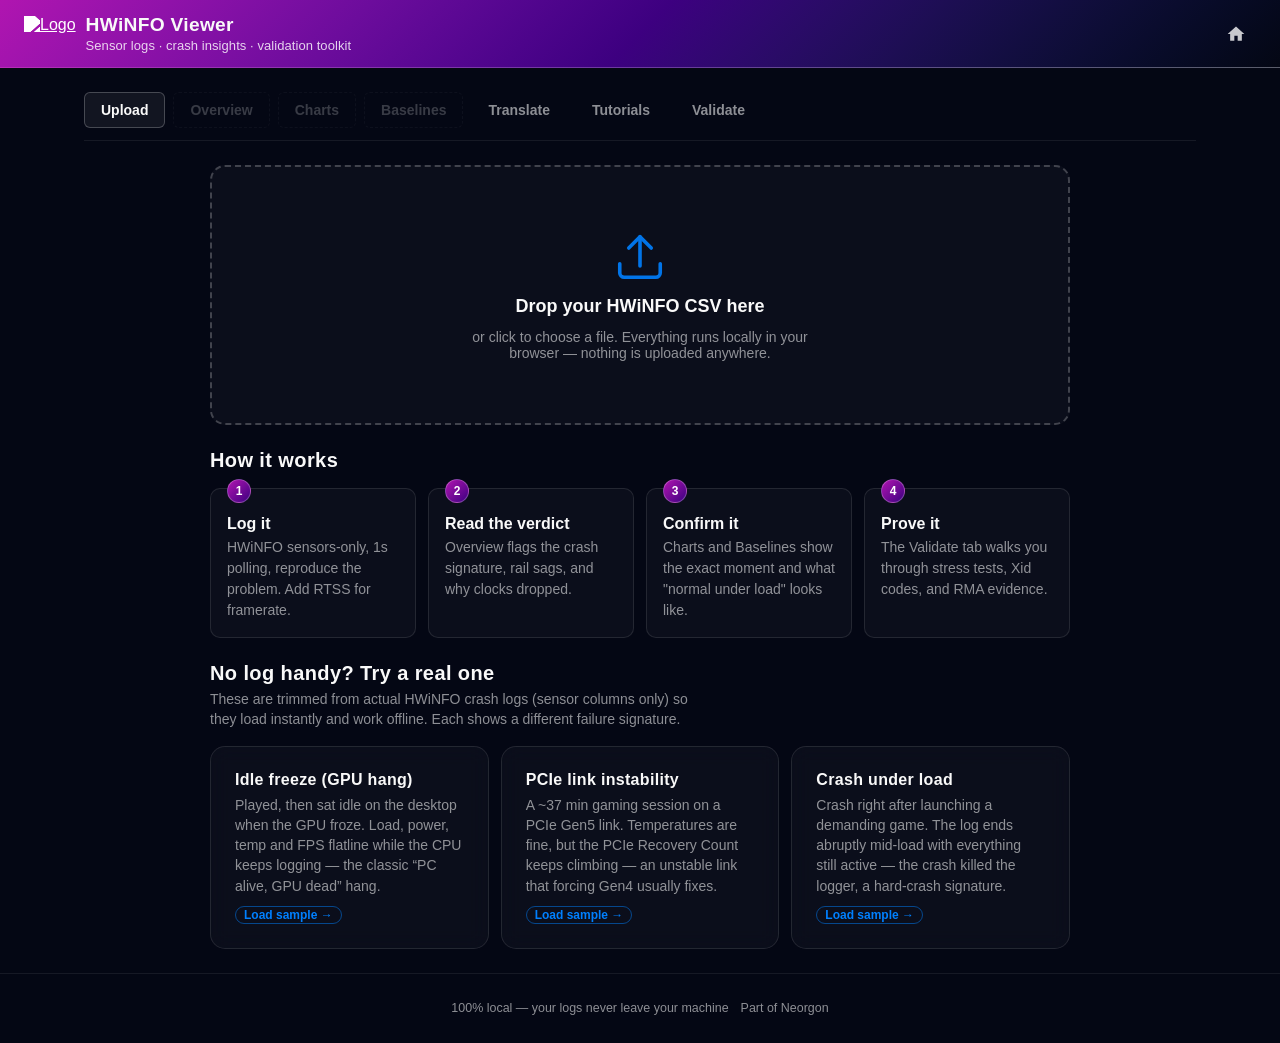
==== commit b7e67246: "chore: deploy pending updates — footer kit migration, og refresh, page work" ====
--- a/index.html
+++ b/index.html
@@ -17,14 +17,16 @@
   <link rel="canonical" href="https://hwinfo.neorgon.com/">
   <meta property="og:locale" content="en_US">
   <meta name="theme-color" content="#040714">
-  <link rel="icon" type="image/x-icon" href="https://pub-b597cd281a384f98a47e1f043a6c4160.r2.dev/v1.0.0/favicon.ico" />
+  <link rel="icon" type="image/x-icon" href="https://cdn.neorgon.org/v1.0.0/favicon.ico" />
   <link rel="stylesheet" href="app/css/style.css">
   <!-- Neorgon Header Kit (vendored; ?header=live swaps CSS to CDN) -->
   <script>(function(){var m=location.search.match(/[?&]theme=([\w-]+)/)||document.cookie.match(/(?:^|;\s*)neo_theme=([\w-]+)/);if(m&&m[1]!=='default')document.documentElement.dataset.theme=decodeURIComponent(m[1]);})();</script>
   <link rel="stylesheet" href="css/neorgon-header.css">
   <link rel="stylesheet" href="css/neorgon-themes.css">
-  <link rel="stylesheet" href="https://pub-b597cd281a384f98a47e1f043a6c4160.r2.dev/v1.0.0/header/season.css">
+  <link rel="stylesheet" href="https://cdn.neorgon.org/v1.0.0/header/season.css">
   <script defer src="js/neorgon-header.js"></script>
+  <link rel="stylesheet" href="css/neorgon-footer.css">
+  <script defer src="js/neorgon-footer.js"></script>
   <script type="application/ld+json">
   {
     "@context": "https://schema.org",
@@ -46,7 +48,7 @@
   <header class="header-bar" data-header-mode="content">
     <div class="header-logo">
       <a href="https://neorgon.com/" target="_blank" rel="noopener noreferrer">
-        <img src="https://pub-b597cd281a384f98a47e1f043a6c4160.r2.dev/v1.0.0/energon-classic-logo.png" class="header-logo-img" alt="Logo">
+        <img src="https://cdn.neorgon.org/v1.0.0/energon-classic-logo.png" class="header-logo-img" alt="Logo">
       </a>
       <a href="./" class="header-title-link">
         <h1>HWiNFO Viewer</h1>
@@ -274,8 +276,8 @@
     </div>
   </main>
 
-  <footer class="info-footer">
-    100% local — your logs never leave your machine · Part of <a class="footer-link" href="https://neorgon.com/">Neorgon</a>
+  <footer class="neo-footer" data-footer-mode="minimal">
+    100% local — your logs never leave your machine
   </footer>
 
   <script src="app/js/glossary.js"></script>
--- a/css/neorgon-header.css
+++ b/css/neorgon-header.css
@@ -2,7 +2,7 @@
    Neorgon Header Kit — header.css
    Canonical source: packages/neorgon-ui/header/
    Vendored per site as css/neorgon-header.css — do not edit copies.
-   Live CDN: https://pub-b597cd281a384f98a47e1f043a6c4160.r2.dev/v1.0.0/header/header.css
+   Live CDN: https://cdn.neorgon.org/v1.0.0/header/header.css
    ══════════════════════════════════════════════════════════════ */
 
 :root {
@@ -10,11 +10,21 @@
   --header-h: 68px;
   --header-h-app: 56px;
   --header-control-h: 40px; /* every header control (buttons, ⋯, palette, home) shares this height */
+  /* Logo height. A token, not a literal, so a site can make the mark carry more
+     weight without forking the kit. Default 36px = the historical value, so
+     nothing changes for a site that never sets it. The bar is 68px with no
+     vertical padding, so ~52px is the practical ceiling before the mark starts
+     to look wedged against the edges. */
+  --header-logo-h: 36px;
+  --header-logo-h-mobile: 28px;
 
   /* Palette — themes override these (see themes.css) */
   --header-bg-start: #B015B0;
   --header-bg-mid: #3D0080;
   --header-bg-end: #040714;
+  /* Kept here for anything that references the composed gradient, but the
+     authoritative copy is re-declared on .header-bar below — see the note
+     there before changing either. */
   --header-bg: linear-gradient(in oklch 135deg, var(--header-bg-start) 0%, var(--header-bg-mid) 50%, var(--header-bg-end) 100%);
   --header-glass: rgba(0, 9, 18, .35);
   --header-text: #f9f9f9;
@@ -24,7 +34,256 @@
   --header-accent: #e879f9;
   --header-menu-bg: #10142a;
   --header-menu-hover: rgba(255, 255, 255, .08);
-}
+
+  /* Focus ring — near-white with a whisper of the brand hue so it never
+     reads as a stray browser default. 5.77:1 (bright end) to 17.98:1
+     (dark end) against the bar, 16.54:1 on the menu. Themes may override. */
+  --header-focus: oklch(0.97 0.02 320);
+  --header-focus-w: 2px;
+
+  /* Icon sizing. Two tokens: a filled glyph reads heavier than a stroked
+     one in the same box, so the solid home icon is set smaller to match
+     optically. */
+  --header-icon: 22px;        /* stroked glyphs (palette) */
+  --header-icon-solid: 20px;  /* filled glyphs (home) */
+
+  /* ease-out-quart: fast start, long settle, no overshoot. */
+  --header-ease: cubic-bezier(.22, 1, .36, 1);
+  --header-ease-in: cubic-bezier(.55, 0, 1, .45);
+}
+
+/* Colour judgements about the DEFAULT gradient specifically. Scoped to
+   html:not([data-theme]) because themes.css sets these per theme at the
+   same specificity as :root — a :root override here would silently
+   overwrite all five palettes. Every consumer below pairs them with a
+   var() fallback to the theme's own token. */
+html:not([data-theme]) {
+  /* --header-border-strong (.22) measures 1.91-1.95:1 on the bar, below
+     the 3:1 WCAG 1.4.11 needs for a control boundary. .42 gives 3.73-4.02:1. */
+  --header-control-border: rgba(255, 255, 255, .42);
+
+  /* --header-bg-end (#040714) is identical to the standard page
+     background, so a flat hairline measures 1.14:1 on the right half.
+     The bar's luminance swings 43x left-to-right, so the edge ramps too. */
+  --header-edge-from: rgba(255, 255, 255, .10);
+  --header-edge-to: rgba(255, 255, 255, .34);
+
+  /* .72 measures 4.14:1 at the start of the subtitle span — below AA.
+     Split from the icon colour, which only needs 3:1 as non-text. */
+  --header-text-dim: rgba(255, 255, 255, .82);
+  --header-icon-color: rgba(255, 255, 255, .78);
+}
+
+/* ══════════════════════════════════════════════════════════════
+   SKINS — site-level identity, opt-in per site
+   ────────────────────────────────────────────────────────────
+   A skin replaces the default magenta gradient for ONE site whose
+   own palette clashes with it. Set it in the site's markup:
+
+     <header class="header-bar" data-header-mode="content"
+             data-header-skin="brass">
+
+   This is NOT the theme system. Precedence, by design:
+
+     visitor choice (?theme= / cookie)  >  season (CDN)  >  skin  >  kit default
+
+   A site that should sit out every season keeps its skin with
+   `<html lang="en" data-season="off">` — see season.css. That declines
+   the fleet's decoration only; a visitor's ?theme= still wins.
+
+   Named skins below are the reusable ones. For a one-off palette no
+   other site would share, use `data-header-skin="custom"` and declare
+   the tokens in the site's own CSS — contract at the end of this block.
+
+   Two cascade facts make that ordering work, and both are easy to
+   get wrong:
+
+   1. A declaration ON .header-bar beats a value INHERITED from
+      <html>, whatever the specificity. Visitor themes declare on
+      <html>, so every skin is scoped `html:not([data-theme])` —
+      the moment a visitor picks a theme, all skins stop matching.
+   2. Season rules in season.css carry a matching
+      `[data-header-skin]` selector one step more specific than the
+      skin rules below, so an armed season still flips skinned
+      sites. Do not raise the specificity here without raising it
+      there too, or skinned sites will silently sit out the season.
+
+   Each skin re-tunes the edge ramp and control border for its own
+   surface — those defaults are calibrated to the magenta gradient
+   and are wrong on a black bar.
+   ══════════════════════════════════════════════════════════════ */
+
+/* ink — near-black neutral. The default choice for a site whose
+   palette the magenta gradient fights. */
+html:not([data-theme]) .header-bar[data-header-skin="ink"] {
+  --header-bg-start: #14161c;
+  --header-bg-mid: #0b0d12;
+  --header-bg-end: #050609;
+  --header-glass: rgba(10, 12, 16, .55);
+  --header-accent: #cbd5e1;
+  --header-text: #f4f4f5;
+  --header-text-dim: rgba(255, 255, 255, .78);
+  --header-icon-color: rgba(255, 255, 255, .74);
+  --header-border: rgba(255, 255, 255, .09);
+  --header-border-strong: rgba(255, 255, 255, .24);
+  --header-control-border: rgba(255, 255, 255, .44);
+  --header-menu-bg: #14161c;
+  --header-menu-hover: rgba(255, 255, 255, .09);
+  /* A near-black bar sits close to the page in luminance at BOTH ends,
+     so the edge has to be brighter than the gradient's ramp. */
+  --header-edge-from: rgba(255, 255, 255, .26);
+  --header-edge-to: rgba(255, 255, 255, .26);
+}
+
+/* carbon — flat true black, no gradient. The most restrained option;
+   the hairline does all the separating. */
+html:not([data-theme]) .header-bar[data-header-skin="carbon"] {
+  --header-bg-start: #08080a;
+  --header-bg-mid: #08080a;
+  --header-bg-end: #08080a;
+  --header-glass: rgba(0, 0, 0, .6);
+  --header-accent: #e5e5e5;
+  --header-text: #fafafa;
+  --header-text-dim: rgba(255, 255, 255, .76);
+  --header-icon-color: rgba(255, 255, 255, .72);
+  --header-border: rgba(255, 255, 255, .12);
+  --header-border-strong: rgba(255, 255, 255, .26);
+  --header-control-border: rgba(255, 255, 255, .46);
+  --header-menu-bg: #101012;
+  --header-menu-hover: rgba(255, 255, 255, .1);
+  --header-edge-from: rgba(255, 255, 255, .3);
+  --header-edge-to: rgba(255, 255, 255, .3);
+}
+
+/* brass — warm dark, tuned to incident-runbook's #b8935f / #d8b280
+   accents and its #040714 page background. */
+html:not([data-theme]) .header-bar[data-header-skin="brass"] {
+  --header-bg-start: #2a2114;
+  --header-bg-mid: #16120c;
+  --header-bg-end: #040714;
+  --header-glass: rgba(22, 18, 12, .5);
+  --header-accent: #d8b280;
+  --header-text: #f7f3ea;
+  --header-text-dim: rgba(247, 243, 234, .8);
+  --header-icon-color: rgba(216, 178, 128, .86);
+  --header-border: rgba(216, 178, 128, .2);
+  --header-border-strong: rgba(216, 178, 128, .38);
+  --header-control-border: rgba(216, 178, 128, .55);
+  --header-menu-bg: #17130d;
+  --header-menu-hover: rgba(216, 178, 128, .14);
+  --header-edge-from: rgba(216, 178, 128, .22);
+  --header-edge-to: rgba(216, 178, 128, .34);
+}
+
+/* slate — cool blue-grey. Neutral without going fully black. */
+html:not([data-theme]) .header-bar[data-header-skin="slate"] {
+  --header-bg-start: #33415a;
+  --header-bg-mid: #1e293b;
+  --header-bg-end: #0b1120;
+  --header-glass: rgba(15, 23, 42, .5);
+  --header-accent: #7dd3fc;
+  --header-text: #f1f5f9;
+  --header-text-dim: rgba(241, 245, 249, .8);
+  --header-icon-color: rgba(226, 232, 240, .78);
+  --header-border: rgba(148, 163, 184, .2);
+  --header-border-strong: rgba(148, 163, 184, .36);
+  --header-control-border: rgba(203, 213, 225, .5);
+  --header-menu-bg: #16202f;
+  --header-menu-hover: rgba(148, 163, 184, .16);
+  --header-edge-from: rgba(148, 163, 184, .18);
+  --header-edge-to: rgba(148, 163, 184, .34);
+}
+
+/* aurora — deep teal into cyan. For data/monitoring surfaces. */
+html:not([data-theme]) .header-bar[data-header-skin="aurora"] {
+  --header-bg-start: #0e7490;
+  --header-bg-mid: #0a3d4d;
+  --header-bg-end: #040714;
+  --header-glass: rgba(8, 51, 68, .5);
+  --header-accent: #67e8f9;
+  --header-text: #ecfeff;
+  --header-text-dim: rgba(236, 254, 255, .82);
+  --header-icon-color: rgba(165, 243, 252, .82);
+  --header-border: rgba(103, 232, 249, .2);
+  --header-border-strong: rgba(103, 232, 249, .36);
+  --header-control-border: rgba(165, 243, 252, .5);
+  --header-menu-bg: #07222c;
+  --header-menu-hover: rgba(103, 232, 249, .14);
+  --header-edge-from: rgba(103, 232, 249, .2);
+  --header-edge-to: rgba(103, 232, 249, .32);
+}
+
+/* ember — warm amber into rust. For alert/ops surfaces that want
+   warmth without reading as the danger theme. */
+html:not([data-theme]) .header-bar[data-header-skin="ember"] {
+  --header-bg-start: #9a3412;
+  --header-bg-mid: #4a1608;
+  --header-bg-end: #040714;
+  --header-glass: rgba(74, 22, 8, .5);
+  --header-accent: #fbbf24;
+  --header-text: #fff7ed;
+  --header-text-dim: rgba(255, 247, 237, .82);
+  --header-icon-color: rgba(253, 230, 138, .84);
+  --header-border: rgba(251, 191, 36, .2);
+  --header-border-strong: rgba(251, 191, 36, .36);
+  --header-control-border: rgba(253, 230, 138, .5);
+  --header-menu-bg: #23120a;
+  --header-menu-hover: rgba(251, 191, 36, .14);
+  --header-edge-from: rgba(251, 191, 36, .2);
+  --header-edge-to: rgba(251, 191, 36, .32);
+}
+
+/* jade — clinical emerald. Tuned to headpain-site's #059669 / #10b981
+   accents on its #040714 page. For calm medical/health surfaces where
+   both the magenta default and ember's warning-warmth read wrong. */
+html:not([data-theme]) .header-bar[data-header-skin="jade"] {
+  --header-bg-start: #065f46;
+  --header-bg-mid: #043b2c;
+  --header-bg-end: #040714;
+  --header-glass: rgba(4, 59, 44, .5);
+  --header-accent: #6ee7b7;
+  --header-text: #ecfdf5;
+  --header-text-dim: rgba(236, 253, 245, .82);
+  --header-icon-color: rgba(167, 243, 208, .84);
+  --header-border: rgba(110, 231, 183, .2);
+  --header-border-strong: rgba(110, 231, 183, .36);
+  --header-control-border: rgba(167, 243, 208, .5);
+  --header-menu-bg: #08251c;
+  --header-menu-hover: rgba(110, 231, 183, .14);
+  --header-edge-from: rgba(110, 231, 183, .2);
+  --header-edge-to: rgba(110, 231, 183, .32);
+}
+
+/* ── custom — a site-authored skin ────────────────────────────────
+   For a one-off palette that no named skin fits and that no other
+   site would reuse. The kit deliberately ships NO tokens for this
+   value: the site supplies them, and the kit stays out of the way.
+
+     <header class="header-bar" data-header-skin="custom">
+
+   In the site's own css/style.css, copy this selector EXACTLY — the
+   scoping and the specificity are the whole contract:
+
+     html:not([data-theme]) .header-bar[data-header-skin="custom"] {
+       --header-bg-start: …;  --header-bg-mid: …;  --header-bg-end: …;
+       --header-accent: …;    --header-text: …;    --header-text-dim: …;
+       --header-icon-color: …; --header-border: …; --header-border-strong: …;
+       --header-control-border: …; --header-menu-bg: …; --header-menu-hover: …;
+       --header-edge-from: …; --header-edge-to: …;
+     }
+
+   Why that exact selector, and nothing shorter:
+     · `html:not([data-theme])` makes the skin collapse the instant a
+       visitor picks a theme. Drop it and the site ignores ?theme=.
+     · `[data-header-skin="custom"]` puts it at (0,3,1) — above the
+       kit default, below an armed season's (0,4,2) skin variant. A
+       bare `.header-bar { --header-bg-start: … }` is only (0,1,0)
+       and the kit's own defaults would beat it.
+   Set only the three gradient stops if that is all that clashes; the
+   bar re-composes --header-bg from them (see .header-bar below).
+   Only the three stops + accent are usually enough — but re-tune the
+   edge ramp too if the bar is much darker or lighter than the default
+   magenta, which those values are calibrated against. */
 
 /* ── Bar ─────────────────────────────────────────────────────── */
 .header-bar {
@@ -36,9 +295,35 @@
   gap: var(--space-3, 12px);
   height: var(--header-h);
   padding: 0 var(--space-6, 24px);
+  /* Re-composed HERE, not only at :root. A custom property's var()
+     references resolve on the element where that property is declared, so a
+     --header-bg built at :root bakes in :root's start/mid/end and ignores any
+     override made further down the tree. Declaring it on .header-bar means
+     skins (and any site override on the bar) only need to set the three
+     stops. Themes still work: they set the stops on <html>, which inherits
+     down to here before this resolves. */
+  --header-bg: linear-gradient(in oklch 135deg, var(--header-bg-start) 0%, var(--header-bg-mid) 50%, var(--header-bg-end) 100%);
   background: var(--header-bg);
   border-bottom: 1px solid var(--header-border);
   color: var(--header-text);
+  --header-h-cur: var(--header-h);
+}
+
+/* Bottom edge as a ramp, not a flat hairline (see --header-edge-*).
+   Degrades to the theme's flat --header-border where unsupported or
+   where a theme defines no ramp of its own. */
+html:not([data-theme]) .header-bar {
+  border-image: linear-gradient(
+    to right,
+    var(--header-edge-from, rgba(255, 255, 255, .10)),
+    var(--header-edge-to, rgba(255, 255, 255, .34))
+  ) 1;
+}
+/* Hub is a floating glass plate, not a band welded to the page — the
+   ramp would read as a seam. */
+html:not([data-theme]) .header-bar[data-header-mode="hub"] {
+  border-image: none;
+  border-bottom-color: var(--header-border);
 }
 
 /* Mode: hub — transparent cozy glass, no gradient */
@@ -51,10 +336,14 @@
 /* Mode: app — slim, auto-hides on scroll down (JS toggles .header-hidden) */
 .header-bar[data-header-mode="app"] {
   height: var(--header-h-app);
-  transition: transform .25s ease;
-}
+  --header-h-cur: var(--header-h-app);
+  transition: transform .26s var(--header-ease, ease);
+}
+/* Leaving accelerates away; returning decelerates in. Same budget. */
 .header-bar[data-header-mode="app"].header-hidden {
   transform: translateY(-100%);
+  transition-duration: .2s;
+  transition-timing-function: var(--header-ease-in, ease);
 }
 
 /* ── Logo block ──────────────────────────────────────────────── */
@@ -66,28 +355,44 @@
   min-width: 0;
 }
 .header-logo-img {
-  height: 36px;
+  height: var(--header-logo-h, 36px);
   width: auto;
   flex-shrink: 0;
   display: block;
   filter: brightness(0) invert(1);
-  transition: transform .3s cubic-bezier(.34, 1.56, .64, 1);
-}
-.header-logo-img:hover { transform: scale(1.14) rotate(-9deg); }
-
-.header-title-link { text-decoration: none; color: inherit; min-width: 0; }
+  transition: transform .28s var(--header-ease, ease);
+}
+.header-logo-img:hover { transform: scale(1.06) rotate(-4deg); }
+
+/* min-height also fixes a target-size failure: at <=700px the subtitle is
+   hidden and this link collapses to 22px, under the 24px WCAG 2.5.8
+   minimum. The parent centres it, so it grows symmetrically — no shift. */
+.header-title-link {
+  text-decoration: none;
+  color: inherit;
+  min-width: 0;
+  display: flex;
+  flex-direction: column;
+  justify-content: center;
+  min-height: var(--header-control-h);
+}
+/* rem, not em: a shared component must not rescale because a site set its
+   own body font-size. 1.2rem == 19.2px == today's rendered size. */
 .header-logo h1 {
-  font-size: 1.2em;
+  font-size: 1.2rem;
   font-weight: 600;
-  letter-spacing: .5px;
+  line-height: 1.2;
+  letter-spacing: .015em;
   color: var(--header-text);
   white-space: nowrap;
 }
 .header-subtitle {
-  font-size: .82em;
+  font-size: .8125rem;
+  line-height: 1.25;
   color: var(--header-text-dim);
   font-weight: 500;
-  margin-top: 3px;
+  margin-top: 2px;
+  letter-spacing: .005em;
   white-space: nowrap;
 }
 
@@ -126,6 +431,33 @@
   align-items: center;
 }
 
+/* Appearance fallback for action buttons.
+   The kit enforces geometry on .header-actions children but never styled
+   them, so a site that uses the canonical .btn / .nav-link classes without
+   defining them renders a raw browser button inside the header
+   (incident-runbook hit exactly this). Wrapped in :where() so the whole
+   rule has ZERO specificity — every site's own .btn/.nav-link styling
+   still wins, and this only shows through where nothing else applies. */
+:where(.header-actions) > :where(.btn, .nav-link, button, a) {
+  padding: 0 12px;
+  border: 1px solid var(--header-border-strong);
+  border-radius: 6px;
+  background: transparent;
+  color: var(--header-text);
+  font: inherit;
+  font-size: .875rem;
+  font-weight: 500;
+  line-height: 1;
+  text-decoration: none;
+  cursor: pointer;
+  transition: background .2s var(--header-ease, ease),
+              border-color .2s var(--header-ease, ease);
+}
+:where(.header-actions) > :where(.btn, .nav-link, button, a):hover {
+  background: var(--header-menu-hover);
+  border-color: var(--header-control-border, var(--header-border-strong));
+}
+
 /* ── Theme toggle ────────────────────────────────────────────── */
 .header-theme { position: relative; display: flex; }
 .header-theme-toggle {
@@ -135,10 +467,10 @@
   width: var(--header-control-h);
   height: var(--header-control-h);
   padding: 0;
-  border: 1px solid transparent;
-  border-radius: 50%;
+  border: 1px solid var(--header-control-border, var(--header-border-strong));
+  border-radius: 6px;
   background: transparent;
-  color: var(--header-text-dim);
+  color: var(--header-icon-color, var(--header-text-dim));
   cursor: pointer;
   transition: color .2s, border-color .2s, background .2s;
 }
@@ -148,7 +480,11 @@
   border-color: var(--header-border-strong);
   background: var(--header-menu-hover);
 }
-.header-theme-toggle svg { width: 20px; height: 20px; display: block; }
+.header-theme-toggle svg {
+  width: var(--header-icon, 22px);
+  height: var(--header-icon, 22px);
+  display: block;
+}
 [data-theme]:not([data-theme=""]) .header-theme-toggle { color: var(--header-accent); }
 
 /* ── Home icon ───────────────────────────────────────────────── */
@@ -156,17 +492,23 @@
   display: flex;
   align-items: center;
   justify-content: center;
+  width: var(--header-control-h);
   height: var(--header-control-h);
   box-sizing: border-box;
-  padding: 5px;
+  padding: 0;
   border-radius: 6px;
-  color: var(--header-text-dim);
+  color: var(--header-icon-color, var(--header-text-dim));
   text-decoration: none;
   flex-shrink: 0;
-  transition: color .2s, background .2s;
+  transition: color .18s var(--header-ease, ease),
+              background .18s var(--header-ease, ease);
 }
 .header-home:hover { color: var(--header-text); background: var(--header-menu-hover); }
-.header-home svg { width: 30px; height: 30px; display: block; }
+.header-home svg {
+  width: var(--header-icon-solid, 20px);
+  height: var(--header-icon-solid, 20px);
+  display: block;
+}
 
 /* ── Overflow toggle (⋯) — injected by header.js ─────────────── */
 .header-overflow { position: relative; display: flex; }
@@ -175,11 +517,11 @@
   display: inline-flex;
   align-items: center;
   justify-content: center;
-  min-width: 40px;
+  min-width: var(--header-control-h);
   height: var(--header-control-h);
   box-sizing: border-box;
   padding: 0 10px;
-  border: 1px solid var(--header-border-strong);
+  border: 1px solid var(--header-control-border, var(--header-border-strong));
   border-radius: 6px;
   background: transparent;
   color: var(--header-text);
@@ -192,12 +534,23 @@
 .header-overflow-toggle:hover,
 .header-overflow-toggle[aria-expanded="true"] { background: var(--header-menu-hover); }
 
+/* Shared press feedback — these three controls are kit-owned, so the kit
+   owns their states (sites style their own .btn). */
+.header-overflow-toggle:active,
+.header-theme-toggle:active,
+.header-home:active {
+  background: var(--header-menu-hover);
+  transform: translateY(.5px);
+}
+
 /* ── Dropdown menu (overflow + theme + Export▾ groups) ─────────
    Rules: parent gets position:relative; one open at a time; Esc /
    outside click closes; arrow keys navigate (all handled by header.js) */
 .header-menu {
   position: absolute;
-  top: calc(100% + 6px);
+  /* Anchored to the BAR's bottom edge, not the button's. A 40px control
+     centred in a 68px bar put the old panel 10.5px inside the bar. */
+  top: calc(100% + (var(--header-h-cur, 68px) - var(--header-control-h)) / 2 + 8px);
   right: 0;
   min-width: 180px;
   max-height: min(60vh, 320px);
@@ -207,12 +560,26 @@
   list-style: none;
   background: var(--header-menu-bg);
   border: 1px solid var(--header-border-strong);
-  border-radius: 10px;
-  box-shadow: 0 12px 32px rgba(0, 0, 0, .5);
+  border-radius: 12px;
+  /* Contact / mid / ambient + inner top highlight, so the panel lands
+     instead of floating. */
+  box-shadow:
+    0 1px 2px rgba(0, 0, 0, .45),
+    0 8px 16px -6px rgba(0, 0, 0, .5),
+    0 24px 48px -16px rgba(0, 0, 0, .65),
+    inset 0 1px 0 rgba(255, 255, 255, .06);
+  transform-origin: top right;
   display: none;
   z-index: 1;
 }
-.header-menu.open { display: block; }
+.header-menu.open {
+  display: block;
+  animation: neo-menu-in .14s var(--header-ease, ease) both;
+}
+@keyframes neo-menu-in {
+  from { opacity: 0; transform: translateY(-6px) scale(.98); }
+  to   { opacity: 1; transform: none; }
+}
 
 .header-menu .btn,
 .header-menu .nav-link,
@@ -220,12 +587,15 @@
 .header-menu a {
   display: flex;
   align-items: center;
+  /* text-align does nothing to a flex item; without this the site's own
+     .btn { justify-content: center } wins and every row centres itself. */
+  justify-content: flex-start;
   gap: 10px;
   width: 100%;
-  min-height: 0;
-  padding: 10px 12px;
+  min-height: 44px;
+  padding: 0 12px;
   border: none;
-  border-radius: 6px;
+  border-radius: 8px;
   background: none;
   color: var(--header-text);
   font: inherit;
@@ -239,10 +609,38 @@
 .header-menu .btn:hover,
 .header-menu .nav-link:hover,
 .header-menu button:hover,
-.header-menu a:hover,
-.header-menu [role="menuitem"]:focus-visible {
+.header-menu a:hover {
   background: var(--header-menu-hover);
-  outline: none;
+}
+
+/* ── Focus visibility ─────────────────────────────────────────
+   Every focusable header control gets a real ring. outline costs no
+   layout and creates no stacking context, so app-mode transform is
+   unaffected. Longhand lists (no :is()) for universal support. */
+.header-logo a:focus-visible,
+.header-title-link:focus-visible,
+.header-actions > a:focus-visible,
+.header-actions > button:focus-visible,
+.header-actions > .btn:focus-visible,
+.header-actions > .nav-link:focus-visible,
+.header-overflow-toggle:focus-visible,
+.header-theme-toggle:focus-visible,
+.header-home:focus-visible {
+  outline: var(--header-focus-w) solid var(--header-focus);
+  outline-offset: 2px;
+}
+/* Drawn inside the item so it never collides with the menu's padding or
+   scroll edge. Covers menuitemradio/checkbox, which the old rule missed. */
+.header-menu .btn:focus-visible,
+.header-menu .nav-link:focus-visible,
+.header-menu button:focus-visible,
+.header-menu a:focus-visible,
+.header-menu [role="menuitem"]:focus-visible,
+.header-menu [role="menuitemradio"]:focus-visible,
+.header-menu [role="menuitemcheckbox"]:focus-visible {
+  outline: var(--header-focus-w) solid var(--header-focus);
+  outline-offset: -2px;
+  background: var(--header-menu-hover);
 }
 .header-menu .badge,
 .header-menu [data-badge] { margin-left: auto; }
@@ -287,16 +685,56 @@
 /* ── Mobile (≤700px): shrink, hide subtitle, JS moves non-kept
    action buttons into the ⋯ overflow menu ────────────────────── */
 @media (max-width: 700px) {
-  :root { --header-control-h: 36px; }
+  :root {
+    --header-control-h: 36px;
+    --header-icon: 20px;
+    --header-icon-solid: 18px;
+  }
   .header-bar { padding: 0 var(--space-4, 16px); gap: var(--space-2, 8px); }
   .header-subtitle { display: none; }
-  .header-logo h1 { font-size: 1em; }
-  .header-logo-img { height: 28px; }
-  .header-home svg { width: 26px; height: 26px; }
+  .header-logo h1 { font-size: 1rem; }
+  .header-logo-img { height: var(--header-logo-h-mobile, 28px); }
+  .header-right { gap: 6px; }
+  /* A 180px panel pinned to the right of a 375px viewport wastes width. */
+  .header-menu {
+    min-width: min(260px, calc(100vw - 32px));
+    max-width: calc(100vw - 32px);
+  }
 }
 
 /* ── Reduced motion ──────────────────────────────────────────── */
 @media (prefers-reduced-motion: reduce) {
-  .header-bar[data-header-mode="app"] { transition: none; }
+  .header-bar[data-header-mode="app"],
+  .header-bar[data-header-mode="app"].header-hidden { transition: none; }
   .header-logo-img { transition: none; }
-}
+  .header-logo-img:hover { transform: none; }
+  .header-menu.open { animation: none; }
+  .header-overflow-toggle:active,
+  .header-theme-toggle:active,
+  .header-home:active { transform: none; }
+}
+
+/* ── Forced colors (Windows High Contrast) ────────────────────
+   The bar's hierarchy is carried entirely by translucent whites, which
+   all collapse to one system colour. Give the structural edges system
+   tokens so the header doesn't become one undifferentiated block. */
+@media (forced-colors: active) {
+  .header-bar {
+    border-image: none;
+    border-bottom: 1px solid CanvasText;
+  }
+  .header-overflow-toggle,
+  .header-theme-toggle { border-color: ButtonBorder; }
+  .header-menu { border: 1px solid CanvasText; }
+  .header-logo a:focus-visible,
+  .header-title-link:focus-visible,
+  .header-actions > a:focus-visible,
+  .header-actions > button:focus-visible,
+  .header-actions > .btn:focus-visible,
+  .header-actions > .nav-link:focus-visible,
+  .header-overflow-toggle:focus-visible,
+  .header-theme-toggle:focus-visible,
+  .header-home:focus-visible,
+  .header-menu button:focus-visible,
+  .header-menu a:focus-visible { outline-color: Highlight; }
+}
--- a/css/neorgon-footer.css
+++ b/css/neorgon-footer.css
@@ -0,0 +1,370 @@
+/* ══════════════════════════════════════════════════════════════
+   Neorgon Footer Kit — footer.css
+   Canonical source: packages/neorgon-ui/footer/
+   Vendored per site as css/neorgon-footer.css — do not edit copies.
+   Live CDN: https://cdn.neorgon.org/v1.0.0/footer/footer.css
+   ══════════════════════════════════════════════════════════════ */
+
+:root {
+  /* Geometry — minimal mode is sized to match the one-line .info-footer
+     it replaces (~70px total). Raise --footer-pad-block per site only if
+     that site genuinely wants a heavier footer. */
+  --footer-pad-block: 24px;
+  --footer-pad-block-app: 14px;
+  --footer-pad-block-content: 40px;
+  --footer-max-w: 1100px;
+  --footer-control-h: 32px;
+
+  /* Palette — inherits the header theme tokens so ?theme=matrix and the
+     fleet-wide season.css re-skin the footer too. Fallbacks keep the kit
+     usable on a page that never loads the header kit. */
+  --footer-bg: transparent;
+  --footer-border: var(--header-border, rgba(255, 255, 255, .07));
+  --footer-border-strong: var(--header-border-strong, rgba(255, 255, 255, .22));
+  --footer-text: var(--text-muted, rgba(255, 255, 255, .55));
+  --footer-text-strong: var(--text-secondary, #cacaca);
+  --footer-accent: var(--header-accent, #e879f9);
+  --footer-surface: var(--surface-1, rgba(255, 255, 255, .03));
+  --footer-hover: var(--header-menu-hover, rgba(255, 255, 255, .08));
+
+  --footer-z-top: 150; /* back-to-top: above content, below header (200) and modals (400) */
+}
+
+/* ── Always-at-the-bottom ─────────────────────────────────────
+   Primary: any <body> that owns a .neo-footer becomes a column so
+   the footer's margin-top:auto pins it to the viewport floor on
+   short pages and flows naturally on long ones. Scoped with :has()
+   so sites without the kit are untouched.
+   Fallback (no :has()): the sticky top:100vh trick. It is the
+   fallback rather than the default because several sites set
+   `overflow-x: hidden` on body, which makes body a scroll container
+   and silently breaks sticky. */
+body:has(> .neo-footer) {
+  display: flex;
+  flex-direction: column;
+  min-height: 100vh;
+  min-height: 100dvh;
+}
+body:has(> .neo-footer) > .neo-footer { margin-top: auto; }
+
+@supports not (selector(:has(*))) {
+  body { min-height: 100vh; min-height: 100dvh; }
+  .neo-footer { position: sticky; top: 100vh; }
+}
+
+/* Wrapped layouts: when the footer lives inside a wrapper instead of
+   directly under <body>, footer.js tags the chain and the same
+   column-with-auto-margin applies one level down. */
+body.neo-footer-root {
+  display: flex;
+  flex-direction: column;
+  min-height: 100vh;
+  min-height: 100dvh;
+}
+.neo-footer-host {
+  display: flex;
+  flex-direction: column;
+  flex: 1 1 auto;
+  min-height: 0;
+}
+.neo-footer-host > .neo-footer { margin-top: auto; }
+
+/* Escape hatch: a site whose layout owns its own bottom (full-screen
+   canvas, virtualised scroller) opts out without losing kit styling. */
+.neo-footer[data-stick="off"] { margin-top: 0; position: static; }
+
+/* ── Footer shell ─────────────────────────────────────────────── */
+.neo-footer {
+  width: 100%;
+  flex-shrink: 0;
+  padding: var(--footer-pad-block) var(--space-6, 24px);
+  padding-bottom: calc(var(--footer-pad-block) + env(safe-area-inset-bottom, 0px));
+  background: var(--footer-bg);
+  border-top: 1px solid var(--footer-border);
+  color: var(--footer-text);
+  font-size: .78rem;
+  line-height: 1.7;
+  text-align: center;
+}
+
+.neo-footer-inner {
+  max-width: var(--footer-max-w);
+  margin: 0 auto;
+}
+
+/* Site-authored copy (privacy note, data provenance, disclaimer) */
+.neo-footer-note { margin: 0; }
+.neo-footer-note + .neo-footer-note { margin-top: 6px; }
+
+/* Links — .neo-footer a is styled broadly so retrofitted markup that
+   still uses .footer-link inherits the right treatment for free. */
+.neo-footer a {
+  color: var(--footer-text);
+  text-decoration: none;
+  border-radius: 4px;
+  transition: color var(--dur, 200ms) ease;
+}
+.neo-footer a:hover,
+.neo-footer a:focus-visible { color: var(--footer-text-strong); text-decoration: underline; }
+.neo-footer a:focus-visible { outline: 2px solid var(--footer-accent); outline-offset: 3px; }
+
+/* ── Meta bar (built by footer.js) ────────────────────────────── */
+.neo-footer-bar {
+  display: flex;
+  flex-wrap: wrap;
+  align-items: center;
+  justify-content: center;
+  gap: 6px 12px;
+  max-width: var(--footer-max-w);
+  margin: 0 auto;
+}
+.neo-footer-inner + .neo-footer-bar { margin-top: 14px; }
+
+/* Right-hand cluster in content mode (© stays left) */
+.neo-footer-bar-group {
+  display: flex;
+  flex-wrap: wrap;
+  align-items: center;
+  gap: 6px 12px;
+}
+
+.neo-footer-sep { opacity: .4; user-select: none; }
+
+/* Version / updated stamps — mono + tabular so they never jitter */
+.neo-footer-stamp {
+  font-family: ui-monospace, SFMono-Regular, "SF Mono", Menlo, monospace;
+  font-variant-numeric: tabular-nums;
+  font-size: .95em;
+  opacity: .8;
+}
+
+/* ── Mode: minimal (default) — the one-liner most tool sites use ──
+   The note and the meta bar share ONE centred line whenever they fit,
+   and wrap to a second only when the copy is genuinely long. Stacking
+   them unconditionally made this mode ~60% taller than the
+   `.info-footer` one-liner it is meant to replace. */
+.neo-footer[data-footer-mode="minimal"],
+.neo-footer:not([data-footer-mode]) {
+  display: flex;
+  flex-wrap: wrap;
+  align-items: baseline;
+  justify-content: center;
+  gap: 2px 12px;
+}
+.neo-footer[data-footer-mode="minimal"] > .neo-footer-inner,
+.neo-footer[data-footer-mode="minimal"] > .neo-footer-bar,
+.neo-footer:not([data-footer-mode]) > .neo-footer-inner,
+.neo-footer:not([data-footer-mode]) > .neo-footer-bar {
+  margin: 0;
+  font-size: 1em;
+}
+
+/* ── Mode: app — slim, low-contrast, stays out of the way ───────── */
+.neo-footer[data-footer-mode="app"] {
+  padding-top: var(--footer-pad-block-app);
+  padding-bottom: calc(var(--footer-pad-block-app) + env(safe-area-inset-bottom, 0px));
+  font-size: .72rem;
+  background: var(--footer-surface);
+}
+.neo-footer[data-footer-mode="app"] .neo-footer-inner,
+.neo-footer[data-footer-mode="app"] .neo-footer-bar {
+  max-width: none;
+  display: flex;
+  flex-wrap: wrap;
+  align-items: center;
+  justify-content: center;
+  gap: 4px 12px;
+}
+@media (min-width: 701px) {
+  .neo-footer[data-footer-mode="app"] .neo-footer-inner { justify-content: flex-start; }
+  .neo-footer[data-footer-mode="app"] .neo-footer-bar { justify-content: flex-end; margin-top: 0; }
+  .neo-footer[data-footer-mode="app"] {
+    display: flex;
+    align-items: center;
+    justify-content: space-between;
+    gap: 16px;
+  }
+  .neo-footer[data-footer-mode="app"] .neo-footer-inner { flex: 1 1 auto; }
+}
+
+/* ── Mode: content — brand block + link columns + bottom bar ──────
+   Deliberately the tall one: it carries navigation, not just a note. */
+.neo-footer[data-footer-mode="content"] { text-align: left; padding-top: var(--footer-pad-block-content); }
+.neo-footer[data-footer-mode="content"] .neo-footer-inner {
+  display: grid;
+  grid-template-columns: minmax(0, 1.1fr) minmax(0, 2fr);
+  gap: 32px;
+}
+.neo-footer-brand { display: flex; flex-direction: column; gap: 10px; }
+.neo-footer-logo {
+  height: 28px;
+  width: auto;
+  align-self: flex-start;
+  filter: brightness(0) invert(1);
+  opacity: .75;
+}
+.neo-footer-tagline { margin: 0; max-width: 34ch; }
+
+.neo-footer-cols {
+  display: grid;
+  grid-template-columns: repeat(auto-fit, minmax(140px, 1fr));
+  gap: 24px;
+}
+.neo-footer-col { display: flex; flex-direction: column; gap: 8px; }
+.neo-footer-col h2,
+.neo-footer-col h3 {
+  margin: 0 0 2px;
+  font-size: .72rem;
+  font-weight: 600;
+  letter-spacing: .08em;
+  text-transform: uppercase;
+  color: var(--footer-text-strong);
+}
+.neo-footer-col a { line-height: 1.5; }
+
+.neo-footer[data-footer-mode="content"] .neo-footer-bar {
+  justify-content: space-between;
+  margin-top: 28px;
+  padding-top: 18px;
+  border-top: 1px solid var(--footer-border);
+}
+
+/* ── Theme switcher (opt-in: <meta name="neo-theme-switcher" content="footer">) */
+.neo-footer-theme { position: relative; display: inline-flex; }
+.neo-footer-theme-toggle {
+  display: inline-flex;
+  align-items: center;
+  gap: 6px;
+  height: var(--footer-control-h);
+  padding: 0 10px;
+  border: 1px solid var(--footer-border);
+  border-radius: 999px;
+  background: transparent;
+  color: var(--footer-text);
+  font: inherit;
+  cursor: pointer;
+  transition: color var(--dur, 200ms), border-color var(--dur, 200ms), background var(--dur, 200ms);
+}
+.neo-footer-theme-toggle:hover,
+.neo-footer-theme-toggle[aria-expanded="true"] {
+  color: var(--footer-text-strong);
+  border-color: var(--footer-border-strong);
+  background: var(--footer-hover);
+}
+.neo-footer-theme-toggle svg { width: 15px; height: 15px; display: block; }
+
+.neo-footer-menu {
+  position: absolute;
+  bottom: calc(100% + 8px);
+  right: 0;
+  min-width: 170px;
+  margin: 0;
+  padding: 6px;
+  list-style: none;
+  background: var(--header-menu-bg, #10142a);
+  border: 1px solid var(--footer-border-strong);
+  border-radius: 10px;
+  box-shadow: 0 -10px 30px rgba(0, 0, 0, .5);
+  display: none;
+  text-align: left;
+  z-index: 2;
+}
+.neo-footer-menu.open { display: block; }
+.neo-footer-menu button {
+  display: flex;
+  align-items: center;
+  gap: 10px;
+  width: 100%;
+  padding: 9px 11px;
+  border: none;
+  border-radius: 6px;
+  background: none;
+  color: var(--header-text, #f9f9f9);
+  font: inherit;
+  font-size: .8rem;
+  text-align: left;
+  cursor: pointer;
+}
+.neo-footer-menu button:hover,
+.neo-footer-menu button:focus-visible { background: var(--footer-hover); outline: none; }
+.neo-footer-menu .theme-swatch {
+  width: 12px;
+  height: 12px;
+  border-radius: 50%;
+  flex-shrink: 0;
+  border: 1px solid rgba(255, 255, 255, .25);
+}
+.neo-footer-menu [aria-checked="true"]::after {
+  content: "✓";
+  margin-left: auto;
+  color: var(--footer-accent);
+}
+
+/* ── Back to top (built by footer.js; data-footer-top="off" disables) ── */
+.neo-top {
+  position: fixed;
+  right: 20px;
+  bottom: calc(20px + env(safe-area-inset-bottom, 0px));
+  z-index: var(--footer-z-top);
+  display: inline-flex;
+  align-items: center;
+  justify-content: center;
+  width: 40px;
+  height: 40px;
+  padding: 0;
+  border: 1px solid var(--footer-border-strong);
+  border-radius: 50%;
+  background: var(--header-menu-bg, #10142a);
+  color: var(--footer-text-strong);
+  cursor: pointer;
+  opacity: 0;
+  visibility: hidden;
+  transform: translateY(8px);
+  transition: opacity var(--dur, 200ms) ease, transform var(--dur, 200ms) ease, visibility var(--dur, 200ms);
+}
+.neo-top.is-visible { opacity: .9; visibility: visible; transform: none; }
+.neo-top:hover { opacity: 1; background: var(--footer-hover); color: var(--header-text, #f9f9f9); }
+.neo-top:focus-visible { outline: 2px solid var(--footer-accent); outline-offset: 3px; opacity: 1; visibility: visible; transform: none; }
+.neo-top svg { width: 18px; height: 18px; display: block; }
+
+/* ── Mobile ───────────────────────────────────────────────────── */
+@media (max-width: 700px) {
+  .neo-footer { padding-left: var(--space-4, 16px); padding-right: var(--space-4, 16px); }
+  .neo-footer[data-footer-mode="content"] {
+    text-align: center;
+    padding-top: 32px;
+  }
+  .neo-footer[data-footer-mode="content"] .neo-footer-inner { grid-template-columns: 1fr; gap: 26px; }
+  .neo-footer-brand { align-items: center; }
+  .neo-footer-logo { align-self: center; }
+  .neo-footer-tagline { max-width: none; }
+  .neo-footer-col { align-items: center; }
+  .neo-footer[data-footer-mode="content"] .neo-footer-bar { justify-content: center; }
+  .neo-top { right: 14px; bottom: calc(14px + env(safe-area-inset-bottom, 0px)); width: 38px; height: 38px; }
+}
+
+/* ── Reduced motion ───────────────────────────────────────────── */
+@media (prefers-reduced-motion: reduce) {
+  .neo-footer a,
+  .neo-footer-theme-toggle,
+  .neo-top { transition: none; }
+  .neo-top { transform: none; }
+}
+
+/* ── Print — the footer is the only place a printed page can show
+   provenance, so expand link URLs and drop the floating control. ── */
+@media print {
+  .neo-top, .neo-footer-theme { display: none !important; }
+  .neo-footer {
+    color: #000;
+    border-top: 1px solid #999;
+    background: none;
+    page-break-inside: avoid;
+  }
+  .neo-footer a { color: #000; text-decoration: underline; }
+  .neo-footer a[href^="http"]::after {
+    content: " (" attr(href) ")";
+    font-size: .9em;
+    word-break: break-all;
+  }
+}
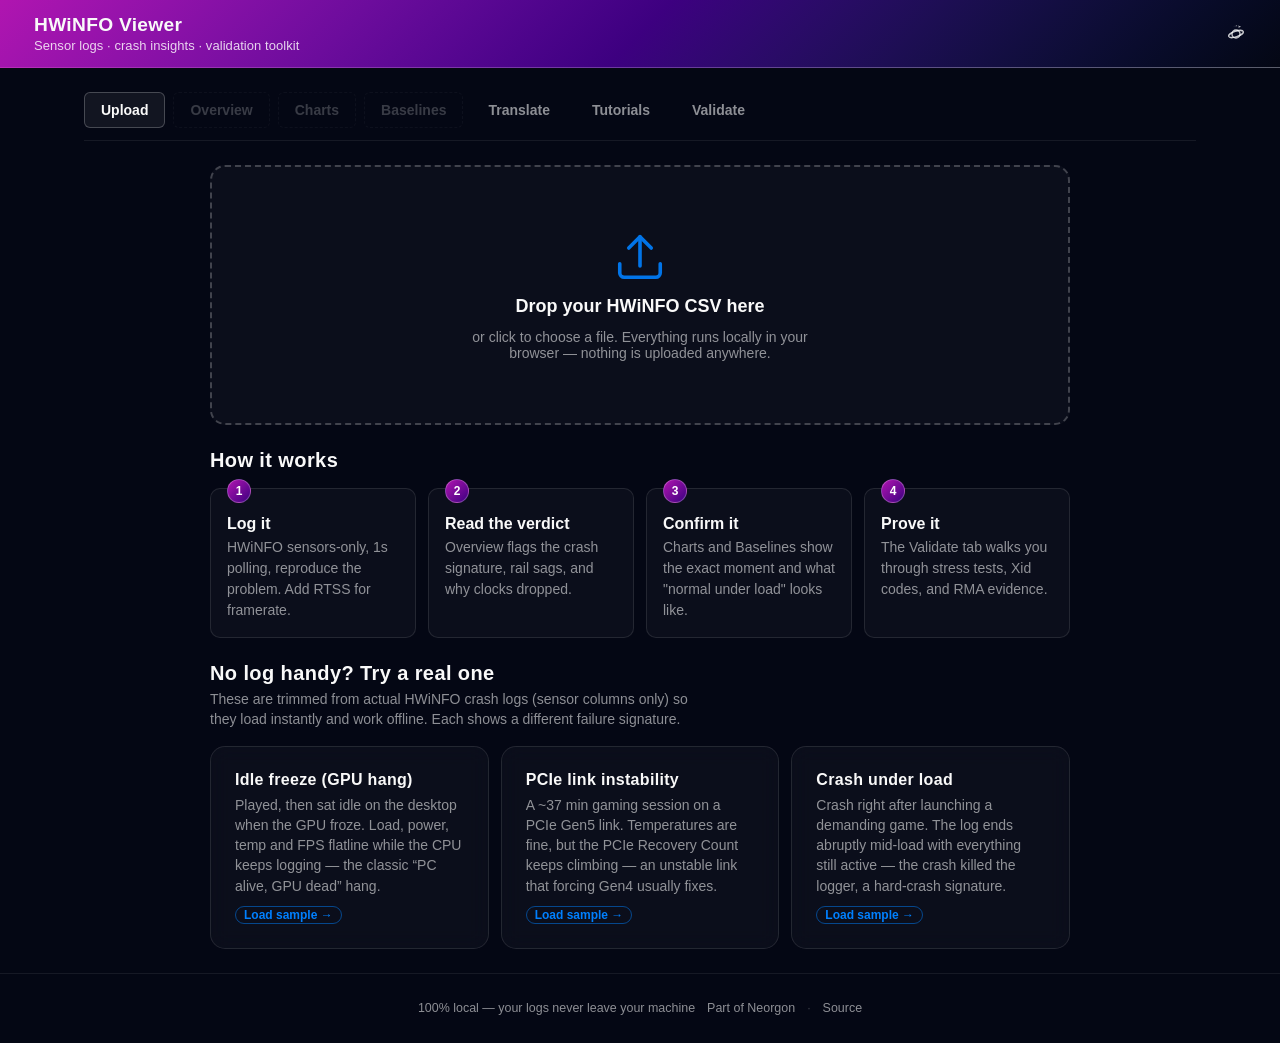
==== commit c3dfbc45: "feat(header): merge logo+title into one site-home link, planet hub icon, neo-repo source meta" ====
--- a/index.html
+++ b/index.html
@@ -18,6 +18,7 @@
   <meta property="og:locale" content="en_US">
   <meta name="theme-color" content="#040714">
   <link rel="icon" type="image/x-icon" href="https://cdn.neorgon.org/v1.0.0/favicon.ico" />
+  <link rel="stylesheet" href="https://cdn.neorgon.org/v1.0.0/styles/base.css">
   <link rel="stylesheet" href="app/css/style.css">
   <!-- Neorgon Header Kit (vendored; ?header=live swaps CSS to CDN) -->
   <script>(function(){var m=location.search.match(/[?&]theme=([\w-]+)/)||document.cookie.match(/(?:^|;\s*)neo_theme=([\w-]+)/);if(m&&m[1]!=='default')document.documentElement.dataset.theme=decodeURIComponent(m[1]);})();</script>
@@ -25,6 +26,7 @@
   <link rel="stylesheet" href="css/neorgon-themes.css">
   <link rel="stylesheet" href="https://cdn.neorgon.org/v1.0.0/header/season.css">
   <script defer src="js/neorgon-header.js"></script>
+  <meta name="neo-repo" content="energon-a-secas/hwinfo-viewer-site">
   <link rel="stylesheet" href="css/neorgon-footer.css">
   <script defer src="js/neorgon-footer.js"></script>
   <script type="application/ld+json">
@@ -47,18 +49,26 @@
 
   <header class="header-bar" data-header-mode="content">
     <div class="header-logo">
-      <a href="https://neorgon.com/" target="_blank" rel="noopener noreferrer">
-        <img src="https://cdn.neorgon.org/v1.0.0/energon-classic-logo.png" class="header-logo-img" alt="Logo">
-      </a>
       <a href="./" class="header-title-link">
+        <img src="https://cdn.neorgon.org/v1.0.0/energon-classic-logo.png" class="header-logo-img" alt="">
+        <div class="header-title-wrap">
         <h1>HWiNFO Viewer</h1>
         <div class="header-subtitle">Sensor logs · crash insights · validation toolkit</div>
+      
+        </div>
       </a>
     </div>
     <div class="header-right">
       <a class="header-home" href="https://neorgon.com/" title="neorgon.com" aria-label="Neorgon home">
-        <svg viewBox="0 0 24 24" fill="currentColor" xmlns="http://www.w3.org/2000/svg">
-          <path d="M10 20v-6h4v6h5v-8h3L12 3 2 12h3v8z"/>
+        <svg class="nh-hub-icon" viewBox="0 0 24 24" fill="none" stroke="currentColor" stroke-width="1.5" stroke-linecap="round" stroke-linejoin="round" xmlns="http://www.w3.org/2000/svg" aria-hidden="true">
+          <circle cx="12" cy="12" r="4.4"/>
+          <ellipse cx="12" cy="12" rx="8.4" ry="3" transform="rotate(-18 12 12)"/>
+          <g class="nh-orbit">
+            <path d="M17.5 4.2 14.2 2.7l.9 1.4-.6 1.1z" fill="currentColor" stroke="none"/>
+            <circle cx="12.6" cy="3" r=".7" fill="currentColor" stroke="none" opacity=".55"/>
+            <circle cx="11.1" cy="3.3" r=".55" fill="currentColor" stroke="none" opacity=".35"/>
+            <circle cx="9.8" cy="3.7" r=".4" fill="currentColor" stroke="none" opacity=".2"/>
+          </g>
         </svg>
       </a>
     </div>
--- a/css/neorgon-header.css
+++ b/css/neorgon-header.css
@@ -337,14 +337,26 @@
 .header-bar[data-header-mode="app"] {
   height: var(--header-h-app);
   --header-h-cur: var(--header-h-app);
+}
+
+/* Auto-hide. `app` mode has it by definition; every other mode opts in with
+   data-header-autohide="on" and keeps its own height and background. */
+.header-bar[data-header-mode="app"],
+.header-bar[data-header-autohide="on"] {
   transition: transform .26s var(--header-ease, ease);
 }
 /* Leaving accelerates away; returning decelerates in. Same budget. */
-.header-bar[data-header-mode="app"].header-hidden {
+.header-bar[data-header-mode="app"].header-hidden,
+.header-bar[data-header-autohide="on"].header-hidden {
   transform: translateY(-100%);
   transition-duration: .2s;
   transition-timing-function: var(--header-ease-in, ease);
 }
+/* Keyboard focus entering a hidden bar reveals it: focus must never sit
+   on an off-screen control (WCAG 2.4.7, and 2.2's 2.4.11). header.js
+   drops the class on focusin so the next scroll decision agrees with
+   what is painted; this rule covers the frame in between. */
+.header-bar.header-hidden:focus-within { transform: none; }
 
 /* ── Logo block ──────────────────────────────────────────────── */
 .header-logo {
@@ -362,7 +374,8 @@
   filter: brightness(0) invert(1);
   transition: transform .28s var(--header-ease, ease);
 }
-.header-logo-img:hover { transform: scale(1.06) rotate(-4deg); }
+.header-logo-img:hover,
+.header-title-link:hover .header-logo-img { transform: scale(1.06) rotate(-4deg); }
 
 /* min-height also fixes a target-size failure: at <=700px the subtitle is
    hidden and this link collapses to 22px, under the 24px WCAG 2.5.8
@@ -376,9 +389,38 @@
   justify-content: center;
   min-height: var(--header-control-h);
 }
+/* Current contract: mark + name are ONE anchor to the site's own home
+   (the img rides inside .header-title-link with alt=""), so the link's
+   accessible name is the title text and the logo stops being a second,
+   differently-behaved link. Scoped with :has() so the retired two-anchor
+   markup keeps rendering unchanged wherever it still exists. */
+.header-title-link:has(> .header-logo-img, > picture) {
+  flex-direction: row;
+  align-items: center;
+  gap: 10px;
+}
+.header-title-wrap {
+  display: flex;
+  flex-direction: column;
+  justify-content: center;
+  min-width: 0;
+}
+/* The one visible cue that the name is a control: the title warms to the
+   accent on hover. Kept subtle; the cursor and the logo tilt do the rest. */
+.header-logo h1 { transition: color .2s var(--header-ease, ease); }
+.header-title-link:hover h1 { color: var(--header-accent); }
 /* rem, not em: a shared component must not rescale because a site set its
-   own body font-size. 1.2rem == 19.2px == today's rendered size. */
+   own body font-size. 1.2rem == 19.2px == today's rendered size.
+
+   `margin: 0` for the same reason, and it is load-bearing: the UA gives h1
+   `.67em 0`, which at this size is 12.86px above and below. The kit never
+   reset it, so the title block came out 67px inside app mode's fixed 56px
+   bar — the title rode high and the subtitle hung out of the header into the
+   page. It looked fine on most sites only because they link the CDN
+   `styles/base.css`, whose `*` reset zeroed it for us; the sites that don't
+   (headpain, autopilot, references-api in app mode) showed the real geometry. */
 .header-logo h1 {
+  margin: 0;
   font-size: 1.2rem;
   font-weight: 600;
   line-height: 1.2;
@@ -386,12 +428,14 @@
   color: var(--header-text);
   white-space: nowrap;
 }
+/* All four sides declared, so a site that authors the subtitle as a <p>
+   rather than a <div> does not reintroduce the same UA margin. */
 .header-subtitle {
   font-size: .8125rem;
   line-height: 1.25;
   color: var(--header-text-dim);
   font-weight: 500;
-  margin-top: 2px;
+  margin: 2px 0 0;
   letter-spacing: .005em;
   white-space: nowrap;
 }
@@ -426,6 +470,26 @@
 .header-actions > a {
   height: var(--header-control-h);
   min-height: 0; /* neutralize site-level control minimums (e.g. --control-height) */
+  box-sizing: border-box;
+  display: inline-flex;
+  align-items: center;
+}
+
+/* Same guarantee one level down, for the kit's own grouping idiom.
+   header.js already knows .header-btn-group as a unit that travels into the ⋯
+   menu whole; the geometry rule above did not, so a grouped button kept its
+   own height and the row went ragged — pathfinder shipped 37px Fit/Clear
+   buttons flanked by 40px icon controls. Scoped to a group still sitting in
+   the bar: once the ⋯ menu adopts it the selector stops matching and menu
+   styling takes over, which is the same boundary the direct-child rule draws.
+   Deliberately NOT `> div > *` — battlecard's .bc-menu-wrap holds dropdown
+   items that are not bar controls and must not be stretched to 40px. */
+.header-actions > .header-btn-group > .btn,
+.header-actions > .header-btn-group > .nav-link,
+.header-actions > .header-btn-group > button,
+.header-actions > .header-btn-group > a {
+  height: var(--header-control-h);
+  min-height: 0;
   box-sizing: border-box;
   display: inline-flex;
   align-items: center;
@@ -458,6 +522,48 @@
   border-color: var(--header-control-border, var(--header-border-strong));
 }
 
+/* An icon-only control has no label to pad around, and the fallback above
+   assumes there is one. Its 12px side padding lands inside a border-box
+   control the site already sized square, leaving 40 - 24 - 2 = 14px of
+   content — and an SVG is a flex item that will shrink into it. neorgon-site's
+   GitHub mark rendered 14x26 and hiring-pack's 10x24 before this rule.
+
+   Specificity note, because it is not what the :where() wrapper suggests:
+   :has() is NOT zero-specificity — it takes the specificity of its most
+   specific argument, so `svg:only-child` puts this selector at (0,1,1), the
+   same weight as the `.header-actions > a` geometry rule above and ABOVE a
+   site's single-class `.header-link { width: 36px }`. That is deliberate and
+   matches the contract: the uniform control row is kit-owned, and a site that
+   truly needs different geometry sets --header-control-h rather than
+   restyling the control. hiring-pack declared 36px and now renders 40px. */
+:where(.header-actions) > :where(.btn, .nav-link, button, a):has(> svg:only-child) {
+  padding: 0;
+  width: var(--header-control-h);
+  justify-content: center;
+}
+
+/* …and the fallback's border does not belong on one either. .header-home is
+   an unboxed glyph, so a site that styles neither ends up with a boxed icon
+   sitting next to an unboxed one in the same row (hiring-pack shipped exactly
+   that pair). Geometry above is kit-owned at (0,1,1); appearance is not — the
+   extra :where() flattens this to zero specificity, so pathfinder and
+   cartograph, whose icon buttons are deliberately boxed to match the text
+   buttons beside them, keep their border on a single class. */
+:where(.header-actions > :where(.btn, .nav-link, button, a):has(> svg:only-child)),
+:where(.header-actions > :where(.btn, .nav-link, button, a):has(> svg:only-child)):hover {
+  border-color: transparent;
+}
+
+/* Belt and braces for the same failure: whatever padding a site declares, an
+   icon inside a header control is never the thing that gives way. Carries real
+   specificity on purpose — a squeezed icon is always a bug, never a choice. */
+.header-actions > .btn > svg,
+.header-actions > .nav-link > svg,
+.header-actions > button > svg,
+.header-actions > a > svg {
+  flex: none;
+}
+
 /* ── Theme toggle ────────────────────────────────────────────── */
 .header-theme { position: relative; display: flex; }
 .header-theme-toggle {
@@ -509,6 +615,25 @@
   height: var(--header-icon-solid, 20px);
   display: block;
 }
+
+/* ── Hub glyph: inclined planet + orbiting rocket ────────────────
+   .header-home now carries the kit's planet SVG (markup contract in
+   the README) — the one header link to neorgon.com, tooltip
+   "neorgon.com". Idle it is a still planet with the rocket parked;
+   on hover or keyboard focus the rocket does laps, smoke trailing.
+   Stroked glyph, so it sizes with --header-icon, not the solid token. */
+.header-home svg.nh-hub-icon {
+  width: var(--header-icon, 22px);
+  height: var(--header-icon, 22px);
+}
+.header-home .nh-orbit {
+  transform-origin: 12px 12px; /* viewBox centre — the planet */
+}
+.header-home:hover .nh-orbit,
+.header-home:focus-visible .nh-orbit {
+  animation: nh-orbit-lap 1.4s linear infinite;
+}
+@keyframes nh-orbit-lap { to { transform: rotate(360deg); } }
 
 /* ── Overflow toggle (⋯) — injected by header.js ─────────────── */
 .header-overflow { position: relative; display: flex; }
@@ -705,9 +830,14 @@
 /* ── Reduced motion ──────────────────────────────────────────── */
 @media (prefers-reduced-motion: reduce) {
   .header-bar[data-header-mode="app"],
-  .header-bar[data-header-mode="app"].header-hidden { transition: none; }
+  .header-bar[data-header-mode="app"].header-hidden,
+  .header-bar[data-header-autohide="on"],
+  .header-bar[data-header-autohide="on"].header-hidden { transition: none; }
   .header-logo-img { transition: none; }
-  .header-logo-img:hover { transform: none; }
+  .header-logo-img:hover,
+  .header-title-link:hover .header-logo-img { transform: none; }
+  .header-home:hover .nh-orbit,
+  .header-home:focus-visible .nh-orbit { animation: none; }
   .header-menu.open { animation: none; }
   .header-overflow-toggle:active,
   .header-theme-toggle:active,
--- a/css/neorgon-footer.css
+++ b/css/neorgon-footer.css
@@ -14,6 +14,12 @@
   --footer-pad-block-content: 40px;
   --footer-max-w: 1100px;
   --footer-control-h: 32px;
+  /* One line of footer copy, and the WCAG 2.5.8 minimum a bar target has to
+     reach. They are tokens because the bar compensates its target boxes
+     against the line height exactly — see .neo-footer-bar a below — and a
+     hand-edited `line-height: 1.7` would silently put that compensation out. */
+  --footer-line: 1.7;
+  --footer-target: 24px;
 
   /* Palette — inherits the header theme tokens so ?theme=matrix and the
      fleet-wide season.css re-skin the footer too. Fallbacks keep the kit
@@ -83,7 +89,7 @@
   border-top: 1px solid var(--footer-border);
   color: var(--footer-text);
   font-size: .78rem;
-  line-height: 1.7;
+  line-height: var(--footer-line);
   text-align: center;
 }
 
@@ -126,6 +132,30 @@
   flex-wrap: wrap;
   align-items: center;
   gap: 6px 12px;
+}
+
+/* Target size — WCAG 2.5.8 (Minimum, 24x24). Bar links are standalone
+   controls in a row, not links inside a sentence, so the inline exception
+   does not cover them: they measured ~84x20 and ~37x20.
+
+   Each one is grown to a 24px box and handed the difference straight back as
+   negative block margin, so the item's *margin* box still measures exactly one
+   line and the bar does not get taller. That matters here more than usual —
+   `minimal` is tuned to ~70px against the .info-footer it replaced and `app`
+   to ~50px, and this row is what sets both. The text keeps the baseline it
+   had; only the hit area grows, ~2px above and below the line.
+
+   min() clamps the compensation at zero, so a site that sets a line taller
+   than the 24px minimum keeps its own spacing instead of being pulled tight.
+   Sized in em, not px, because `app` mode runs a smaller font than the rest. */
+.neo-footer-bar a,
+.neo-footer-bar .neo-footer-disclaimer {
+  display: inline-flex;
+  align-items: center;
+  justify-content: center;
+  min-height: var(--footer-target);
+  min-width: var(--footer-target);
+  margin-block: min(0px, calc((var(--footer-line) * 1em - var(--footer-target)) / 2));
 }
 
 .neo-footer-sep { opacity: .4; user-select: none; }
@@ -351,10 +381,127 @@
   .neo-top { transform: none; }
 }
 
+/* ── Disclaimer: bar trigger + modal (built by footer.js) ──────
+   The trigger is a <button> that has to sit in a row of <a>s without
+   announcing itself as the odd one out, so it borrows the link treatment
+   rather than the kit's control treatment. */
+.neo-footer-disclaimer {
+  padding: 0;
+  border: 0;
+  background: none;
+  font: inherit;
+  color: var(--footer-text);
+  text-decoration: underline;
+  text-decoration-style: dotted;
+  text-underline-offset: 3px;
+  cursor: pointer;
+  border-radius: 4px;
+  transition: color var(--dur, 200ms) ease;
+}
+.neo-footer-disclaimer:hover,
+.neo-footer-disclaimer:focus-visible {
+  color: var(--footer-text-strong);
+  text-decoration-style: solid;
+}
+.neo-footer-disclaimer:focus-visible { outline: 2px solid var(--footer-accent); outline-offset: 3px; }
+
+.neo-modal {
+  width: min(640px, calc(100vw - 32px));
+  max-height: min(78dvh, 640px);
+  /* Centring is declared, not inherited. showModal() centres via the UA's
+     `margin: auto` on inset:0, and any site carrying a `* { margin: 0 }`
+     reset beats the UA sheet and pins the dialog to the top-left — affinity
+     did exactly that. Too site-dependent to leave implicit. */
+  margin: auto;
+  padding: 0;
+  border: 1px solid var(--footer-border-strong);
+  border-radius: 12px;
+  background: var(--header-bg-end, #0d0d12);
+  color: var(--footer-text-strong);
+  overflow: hidden;
+}
+/* A <dialog> is display:none until opened; showModal() flips it to the
+   UA default (block), so the flex layout has to be scoped to [open] or
+   the closed dialog counts as shown. */
+.neo-modal[open] { display: flex; flex-direction: column; }
+.neo-modal::backdrop { background: rgba(0, 0, 0, .62); backdrop-filter: blur(2px); }
+
+.neo-modal-head {
+  display: flex;
+  align-items: center;
+  gap: 12px;
+  padding: 16px 18px;
+  border-bottom: 1px solid var(--footer-border);
+}
+.neo-modal-title {
+  margin: 0;
+  flex: 1;
+  font-size: 1rem;
+  font-weight: 650;
+  letter-spacing: .01em;
+  color: var(--footer-text-strong);
+}
+.neo-modal-close {
+  display: inline-flex;
+  align-items: center;
+  justify-content: center;
+  flex: none;
+  width: var(--footer-control-h);
+  height: var(--footer-control-h);
+  padding: 0;
+  border: 1px solid var(--footer-border-strong);
+  border-radius: 8px;
+  background: transparent;
+  color: var(--footer-text);
+  cursor: pointer;
+  transition: color var(--dur, 200ms) ease, background var(--dur, 200ms) ease;
+}
+.neo-modal-close:hover { color: var(--footer-text-strong); background: var(--footer-hover); }
+.neo-modal-close:focus-visible { outline: 2px solid var(--footer-accent); outline-offset: 2px; }
+.neo-modal-close svg { width: 18px; height: 18px; display: block; }
+
+.neo-modal-body {
+  padding: 18px;
+  overflow-y: auto;
+  font-size: .9rem;
+  line-height: 1.65;
+  color: var(--footer-text);
+}
+.neo-modal-body > :first-child { margin-top: 0; }
+.neo-modal-body > :last-child { margin-bottom: 0; }
+.neo-modal-body p { margin: 0 0 .9em; }
+.neo-modal-body strong { color: var(--footer-text-strong); font-weight: 620; }
+.neo-modal-body a { color: var(--footer-accent); text-decoration: underline; }
+
+@media (max-width: 700px) {
+  .neo-modal { width: calc(100vw - 20px); max-height: 84dvh; }
+}
+
 /* ── Print — the footer is the only place a printed page can show
    provenance, so expand link URLs and drop the floating control. ── */
 @media print {
   .neo-top, .neo-footer-theme { display: none !important; }
+
+  /* Provenance must survive the move into the dialog. On paper there is
+     nothing to click, so the trigger goes and the copy itself comes back —
+     laid out in flow at the end of the document rather than as an overlay. */
+  .neo-footer-disclaimer, .neo-modal-close { display: none !important; }
+  .neo-modal {
+    display: block !important;
+    position: static;
+    width: auto;
+    max-height: none;
+    border: 0;
+    border-top: 1px solid #999;
+    border-radius: 0;
+    background: none;
+    color: #000;
+    overflow: visible;
+  }
+  .neo-modal::backdrop { display: none; }
+  .neo-modal-head { border-bottom: 0; padding: 12px 0 0; }
+  .neo-modal-body { padding: 0; color: #000; }
+
   .neo-footer {
     color: #000;
     border-top: 1px solid #999;
@@ -362,6 +509,15 @@
     page-break-inside: avoid;
   }
   .neo-footer a { color: #000; text-decoration: underline; }
+  /* Paper has no pointers, so the 24px target boxes come off — and they have
+     to: inside an inline-flex link the expanded href below would be laid out
+     as a second flex item beside the label instead of flowing after it. */
+  .neo-footer-bar a {
+    display: inline;
+    min-height: 0;
+    min-width: 0;
+    margin-block: 0;
+  }
   .neo-footer a[href^="http"]::after {
     content: " (" attr(href) ")";
     font-size: .9em;
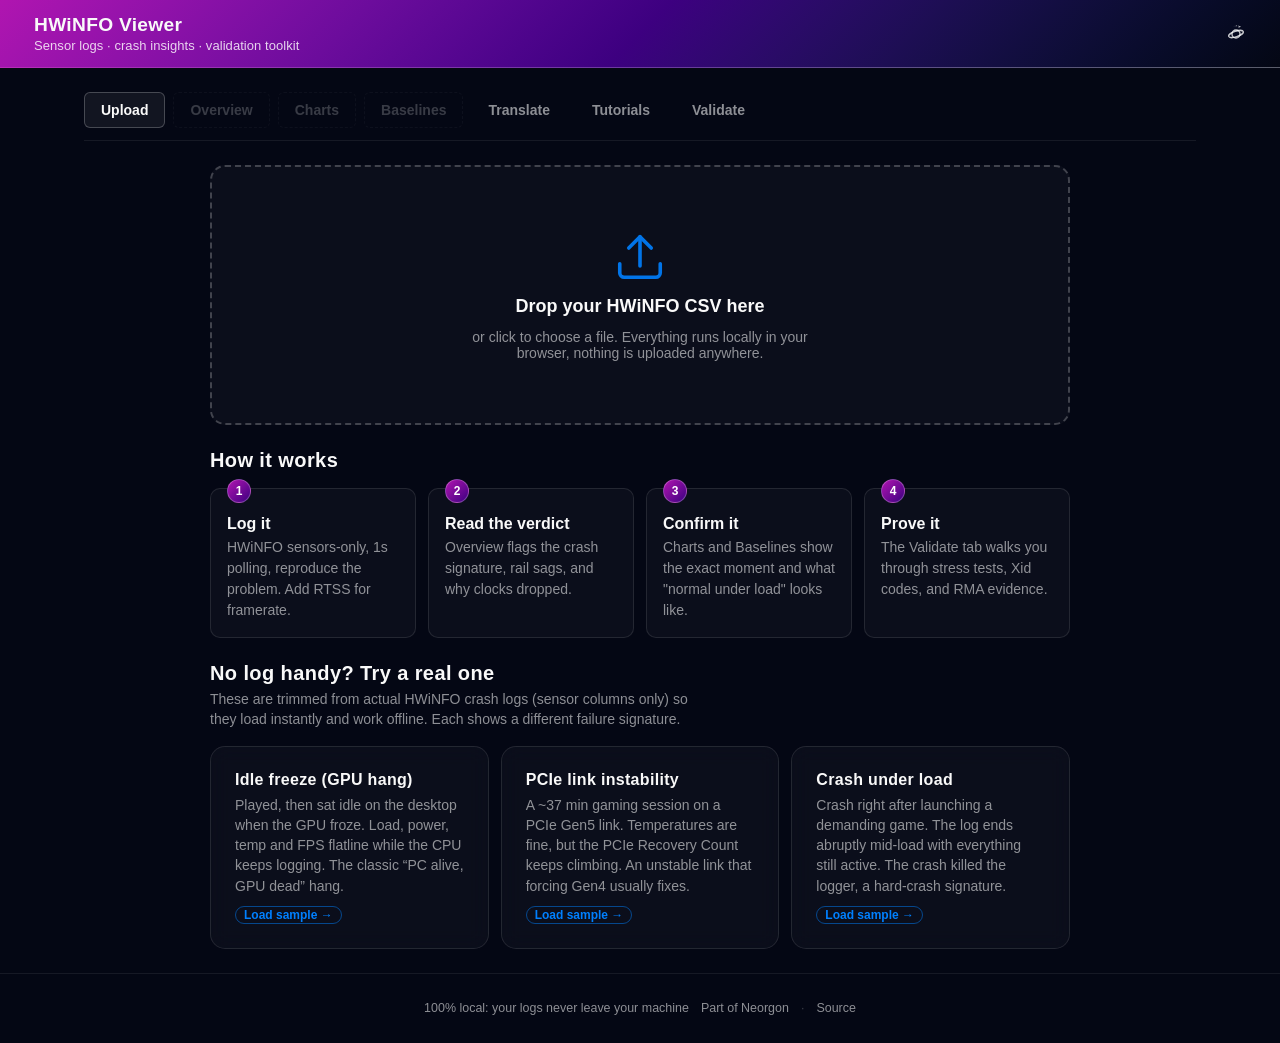
==== commit aca799a7: "05" ====
--- a/index.html
+++ b/index.html
@@ -4,15 +4,15 @@
   <meta charset="UTF-8">
   <meta name="viewport" content="width=device-width, initial-scale=1.0">
   <title>HWiNFO Viewer | Log visualizer & PC validation</title>
-  <meta name="description" content="Drop a HWiNFO CSV to visualize GPU sensors, spot the crash, read performance-limit flags, and follow a phased toolkit to validate your whole PC — all in your browser, nothing uploaded">
+  <meta name="description" content="Drop a HWiNFO CSV to visualize GPU sensors, spot the crash, read performance-limit flags, and follow a phased toolkit to validate your whole PC, all in your browser, nothing uploaded">
   <meta property="og:title" content="HWiNFO Viewer: sensor log visualizer & PC validation toolkit">
-  <meta property="og:description" content="Visualize hardware logs, find the crash, then prove it — stress tests, Xid codes, and RMA evidence. 100% local in your browser">
+  <meta property="og:description" content="Visualize hardware logs, find the crash, then prove it, stress tests, Xid codes, and RMA evidence. 100% local in your browser">
   <meta property="og:type" content="website">
   <meta property="og:url" content="https://hwinfo.neorgon.com/">
   <meta property="og:site_name" content="Neorgon">
   <meta name="twitter:card" content="summary_large_image">
   <meta name="twitter:title" content="HWiNFO Viewer: sensor log visualizer & PC validation toolkit">
-  <meta name="twitter:description" content="Visualize hardware logs, find the crash, then prove it — all in your browser">
+  <meta name="twitter:description" content="Visualize hardware logs, find the crash, then prove it, all in your browser">
   <meta name="robots" content="index, follow">
   <link rel="canonical" href="https://hwinfo.neorgon.com/">
   <meta property="og:locale" content="en_US">
@@ -100,7 +100,7 @@
               <path d="M21 15v4a2 2 0 0 1-2 2H5a2 2 0 0 1-2-2v-4"/><path d="M17 8l-5-5-5 5"/><path d="M12 3v13"/>
             </svg>
             <div class="dropzone__title">Drop your HWiNFO CSV here</div>
-            <div class="dropzone__hint">or click to choose a file. Everything runs locally in your browser — nothing is uploaded anywhere.</div>
+            <div class="dropzone__hint">or click to choose a file. Everything runs locally in your browser, nothing is uploaded anywhere.</div>
           </div>
           <input type="file" id="fileInput" accept=".csv,.CSV,text/csv" hidden>
 
@@ -258,7 +258,7 @@
             <div class="section__titles">
               <h2 class="section__title">The validation toolkit</h2>
               <p class="section__lead">
-                A phased workflow for testing and validating your PC — from capturing the log to an RMA-grade
+                A phased workflow for testing and validating your PC, from capturing the log to an RMA-grade
                 evidence pack. Every tool states what it actually proves, so you know when you're done.
               </p>
             </div>
@@ -268,7 +268,7 @@
             <div class="section__titles">
               <h2 class="section__title">NVIDIA Xid codes worth knowing</h2>
               <p class="section__lead">
-                When the driver reports a hardware error it logs an <strong>Xid</strong> code — find them in
+                When the driver reports a hardware error it logs an <strong>Xid</strong> code, find them in
                 Windows Event Viewer (source <code>nvlddmkm</code>) or <code>journalctl -k</code> on Linux.
                 These are the ones that matter for a crash investigation.
               </p>
@@ -287,7 +287,7 @@
   </main>
 
   <footer class="neo-footer" data-footer-mode="minimal">
-    100% local — your logs never leave your machine
+    100% local: your logs never leave your machine
   </footer>
 
   <script src="app/js/glossary.js"></script>
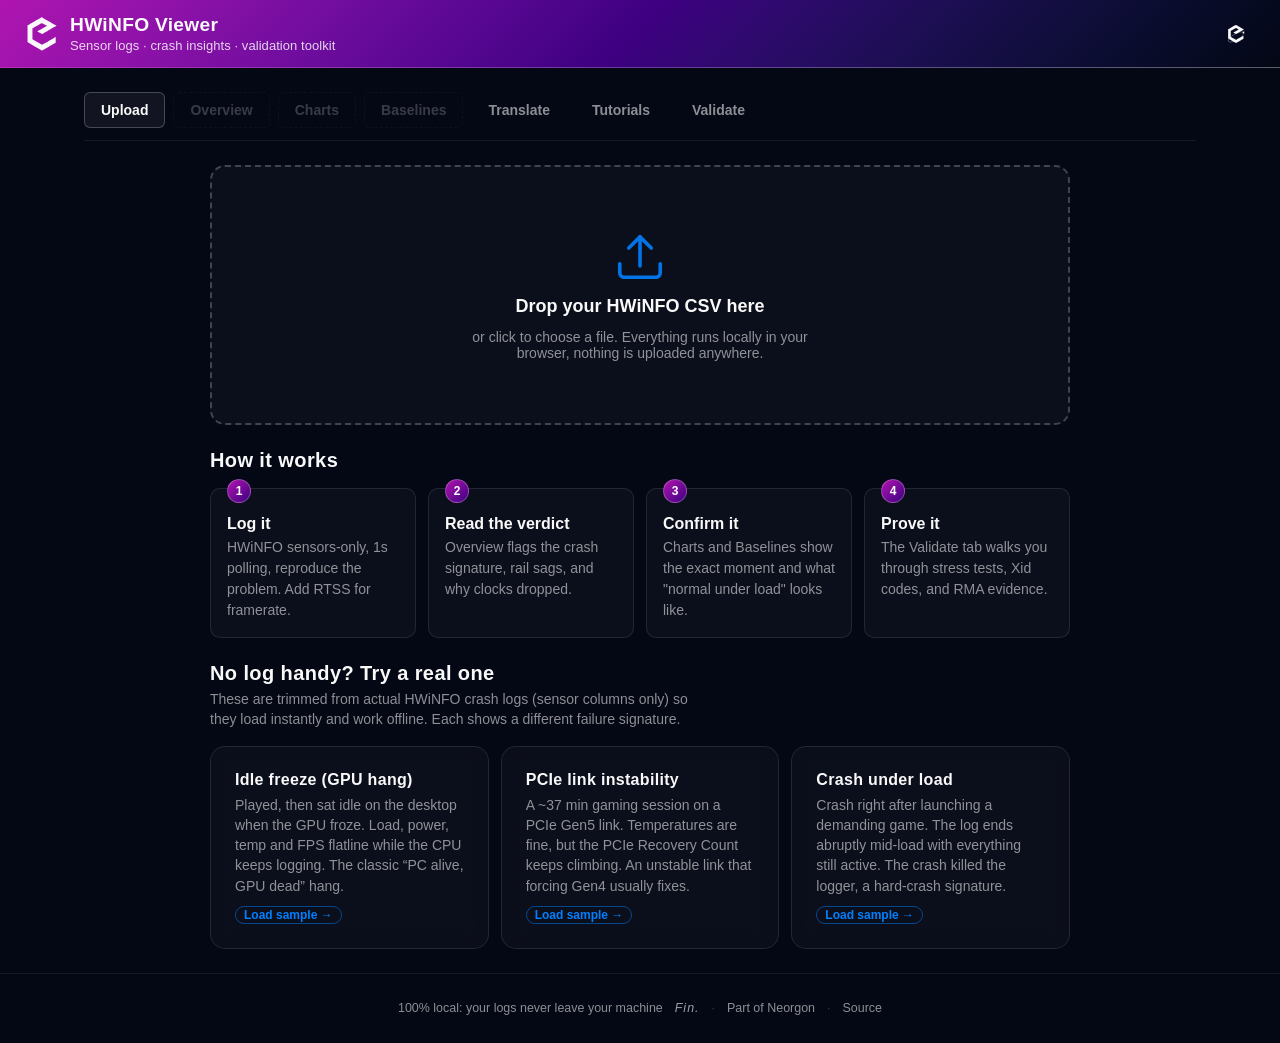
==== commit c155cb93: "feat(brand): hexagon favicon set and per-site header mark Every site now ships a generated seven-fil" ====
--- a/index.html
+++ b/index.html
@@ -3,6 +3,12 @@
 <head>
   <meta charset="UTF-8">
   <meta name="viewport" content="width=device-width, initial-scale=1.0">
+  <link rel="icon" type="image/svg+xml" href="/favicon.svg">
+  <link rel="icon" type="image/x-icon" href="/favicon.ico" sizes="16x16 32x32 48x48">
+  <link rel="apple-touch-icon" sizes="180x180" href="/apple-touch-icon.png">
+  <meta name="apple-mobile-web-app-title" content="HWiNFO Viewer">
+  <link rel="manifest" href="/site.webmanifest">
+  <meta name="neo-mark" content="on">
   <title>HWiNFO Viewer | Log visualizer & PC validation</title>
   <meta name="description" content="Drop a HWiNFO CSV to visualize GPU sensors, spot the crash, read performance-limit flags, and follow a phased toolkit to validate your whole PC, all in your browser, nothing uploaded">
   <meta property="og:title" content="HWiNFO Viewer: sensor log visualizer & PC validation toolkit">
@@ -17,7 +23,6 @@
   <link rel="canonical" href="https://hwinfo.neorgon.com/">
   <meta property="og:locale" content="en_US">
   <meta name="theme-color" content="#040714">
-  <link rel="icon" type="image/x-icon" href="https://cdn.neorgon.org/v1.0.0/favicon.ico" />
   <link rel="stylesheet" href="https://cdn.neorgon.org/v1.0.0/styles/base.css">
   <link rel="stylesheet" href="app/css/style.css">
   <!-- Neorgon Header Kit (vendored; ?header=live swaps CSS to CDN) -->
--- a/css/neorgon-header.css
+++ b/css/neorgon-header.css
@@ -371,8 +371,29 @@
   width: auto;
   flex-shrink: 0;
   display: block;
-  filter: brightness(0) invert(1);
   transition: transform .28s var(--header-ease, ease);
+}
+/* The raster fallback still needs forcing white; the injected vector must not
+   be filtered, because it already inherits the header's own text colour and
+   inverting it would undo exactly the thing it was swapped in to fix. */
+img.header-logo-img { filter: brightness(0) invert(1); }
+svg.header-logo-mark { fill: currentColor; width: auto; }
+/* A site that ships its own mark gets it as a mask over currentColor, so the
+   glyph follows the header's text colour exactly as the inline svg does. An
+   <img> could not: it paints its own pixels and ignores the cascade. */
+.header-logo-own {
+  /* Width tracks height rather than restating the token: .header-logo-img
+     already sets height, and it drops to --header-logo-h-mobile under 700px.
+     Pinning width to the desktop value gave a 36x28 box on a phone. */
+  aspect-ratio: 1;
+  width: auto;
+  background: currentColor;
+  /* The image itself is set inline by header.js, derived from the manifest
+     link, because a fleet site is served at its domain root and a kit showcase
+     is not. Only the parts that do not vary live here. */
+  -webkit-mask-position: center; mask-position: center;
+  -webkit-mask-size: contain;    mask-size: contain;
+  -webkit-mask-repeat: no-repeat; mask-repeat: no-repeat;
 }
 .header-logo-img:hover,
 .header-title-link:hover .header-logo-img { transform: scale(1.06) rotate(-4deg); }
@@ -437,6 +458,20 @@
   font-weight: 500;
   margin: 2px 0 0;
   letter-spacing: .005em;
+  white-space: nowrap;
+}
+
+/* Epigraph: the animating half of a bilingual subtitle. The glyph churn is
+   decoration, so it is aria-hidden and .neo-epi-sr carries the real sentence
+   for assistive tech. Both live inside .header-subtitle, which keeps the
+   existing nowrap and mobile-hide behaviour unchanged. */
+.neo-epi { font-variant-ligatures: none; }
+.neo-epi-sr {
+  position: absolute;
+  width: 1px; height: 1px;
+  margin: -1px; padding: 0; border: 0;
+  overflow: hidden;
+  clip-path: inset(50%);
   white-space: nowrap;
 }
 
@@ -603,13 +638,23 @@
   box-sizing: border-box;
   padding: 0;
   border-radius: 6px;
-  color: var(--header-icon-color, var(--header-text-dim));
+  /* Full strength, not --header-icon-color. The dim was meant as hierarchy and
+     did not read as one: .header-source carries no colour rule at all, so it
+     inherits the header's own #f9f9f9, and the home control sitting beside it
+     at 78% looked like a misconfiguration rather than a decision. The other
+     user of that token is the bordered theme toggle, which has a border to
+     carry its own weight; this one does not. */
+  color: var(--header-text);
   text-decoration: none;
   flex-shrink: 0;
   transition: color .18s var(--header-ease, ease),
               background .18s var(--header-ease, ease);
 }
-.header-home:hover { color: var(--header-text); background: var(--header-menu-hover); }
+/* --header-accent is the pink on the default palette and the skin's own accent
+   everywhere else, so the highlight stays on-brand without hardcoding magenta
+   into a control that ships to seven skins. */
+.header-home:hover,
+.header-home:focus-visible { color: var(--header-accent); background: var(--header-menu-hover); }
 .header-home svg {
   width: var(--header-icon-solid, 20px);
   height: var(--header-icon-solid, 20px);
@@ -627,13 +672,64 @@
   height: var(--header-icon, 22px);
 }
 .header-home .nh-orbit {
-  transform-origin: 12px 12px; /* viewBox centre — the planet */
+  transform-origin: 12px 12px; /* viewBox centre, for the legacy planet markup */
 }
 .header-home:hover .nh-orbit,
 .header-home:focus-visible .nh-orbit {
   animation: nh-orbit-lap 1.4s linear infinite;
 }
 @keyframes nh-orbit-lap { to { transform: rotate(360deg); } }
+
+/* ── Inclined orbit: the satellite passes in front of the mark and behind it ──
+   Two dots on one elliptical path, each shown for its own half of the lap. The
+   far one is drawn before the mark in document order, so the mark occludes it;
+   that occlusion IS the depth, and it costs nothing but paint order.
+
+   offset-path rather than a rotate: a rotation can only trace a circle, and
+   squashing it into an ellipse with scaleY would squash the satellite too,
+   because the counter-scale would have to sit inside the rotation. Where
+   offset-path is unsupported the dots simply rest at their authored cx/cy,
+   which is a still icon rather than a broken one.
+
+   The semi-major axis is capped by the viewBox: an inline svg clips to it, so
+   10.2 plus the 1.35 radius leaves 11.55 of the 12 available. */
+.header-home .nh-sat {
+  offset-rotate: 0deg;
+  /* The rim separates the satellite from the mark when it crosses it: without
+     one, a currentColor dot over a currentColor mark merges into the
+     silhouette and reads as a stray pixel rather than a moon.
+     --header-bg-end is the right hook because the rim's job is to look like
+     the background, so it vanishes over open header and shows only as a gap
+     against the mark. Measured caveat: every skin shipped today redefines
+     --header-bg-start and --header-bg-mid but leaves --header-bg-end at
+     #040714, so this resolves to one dark value everywhere right now. A skin
+     that ends light gets the rim right for free, but only if it sets that
+     token; one that ends light without setting it would show a dark ring. */
+  stroke: var(--header-bg-end, #040714);
+  stroke-width: .8;
+}
+.header-home .nh-sat-back { opacity: 0; }
+/* On hover the mark takes the accent, and currentColor would carry the
+   satellite with it: a pink dot on a pink mark is a dot you cannot find. It
+   holds the header's text colour instead, so the moon stays legible against
+   whatever the mark has become. */
+.header-home:hover .nh-sat,
+.header-home:focus-visible .nh-sat { fill: var(--header-text); }
+.header-home:hover .nh-sat-front,
+.header-home:focus-visible .nh-sat-front {
+  animation: nh-sat-lap 2.6s linear infinite, nh-sat-near 2.6s steps(1, end) infinite;
+}
+.header-home:hover .nh-sat-back,
+.header-home:focus-visible .nh-sat-back {
+  animation: nh-sat-lap 2.6s linear infinite, nh-sat-far 2.6s steps(1, end) infinite;
+}
+.header-home:hover .nh-sat,
+.header-home:focus-visible .nh-sat {
+  offset-path: path("M20.31 10.40 A9.6 3.4 -30 1 1 3.69 20.00 A9.6 3.4 -30 1 1 20.31 10.40");
+}
+@keyframes nh-sat-lap  { from { offset-distance: 0%; } to { offset-distance: 100%; } }
+@keyframes nh-sat-near { 0% { opacity: 1; } 50% { opacity: 0; } }
+@keyframes nh-sat-far  { 0% { opacity: 0; } 50% { opacity: 1; } }
 
 /* ── Overflow toggle (⋯) — injected by header.js ─────────────── */
 .header-overflow { position: relative; display: flex; }
@@ -837,7 +933,9 @@
   .header-logo-img:hover,
   .header-title-link:hover .header-logo-img { transform: none; }
   .header-home:hover .nh-orbit,
-  .header-home:focus-visible .nh-orbit { animation: none; }
+  .header-home:focus-visible .nh-orbit,
+  .header-home:hover .nh-sat,
+  .header-home:focus-visible .nh-sat { animation: none; }
   .header-menu.open { animation: none; }
   .header-overflow-toggle:active,
   .header-theme-toggle:active,
--- a/css/neorgon-footer.css
+++ b/css/neorgon-footer.css
@@ -161,6 +161,15 @@
 .neo-footer-sep { opacity: .4; user-select: none; }
 
 /* Version / updated stamps — mono + tabular so they never jitter */
+/* The end mark. Ornament only: it states nothing the page needs, which is
+   why it is safe to render in a language most visitors do not read. */
+.neo-footer-fin {
+  font-style: italic;
+  letter-spacing: .08em;
+  color: var(--footer-text-dim, var(--header-text-dim));
+  opacity: .75;
+}
+
 .neo-footer-stamp {
   font-family: ui-monospace, SFMono-Regular, "SF Mono", Menlo, monospace;
   font-variant-numeric: tabular-nums;
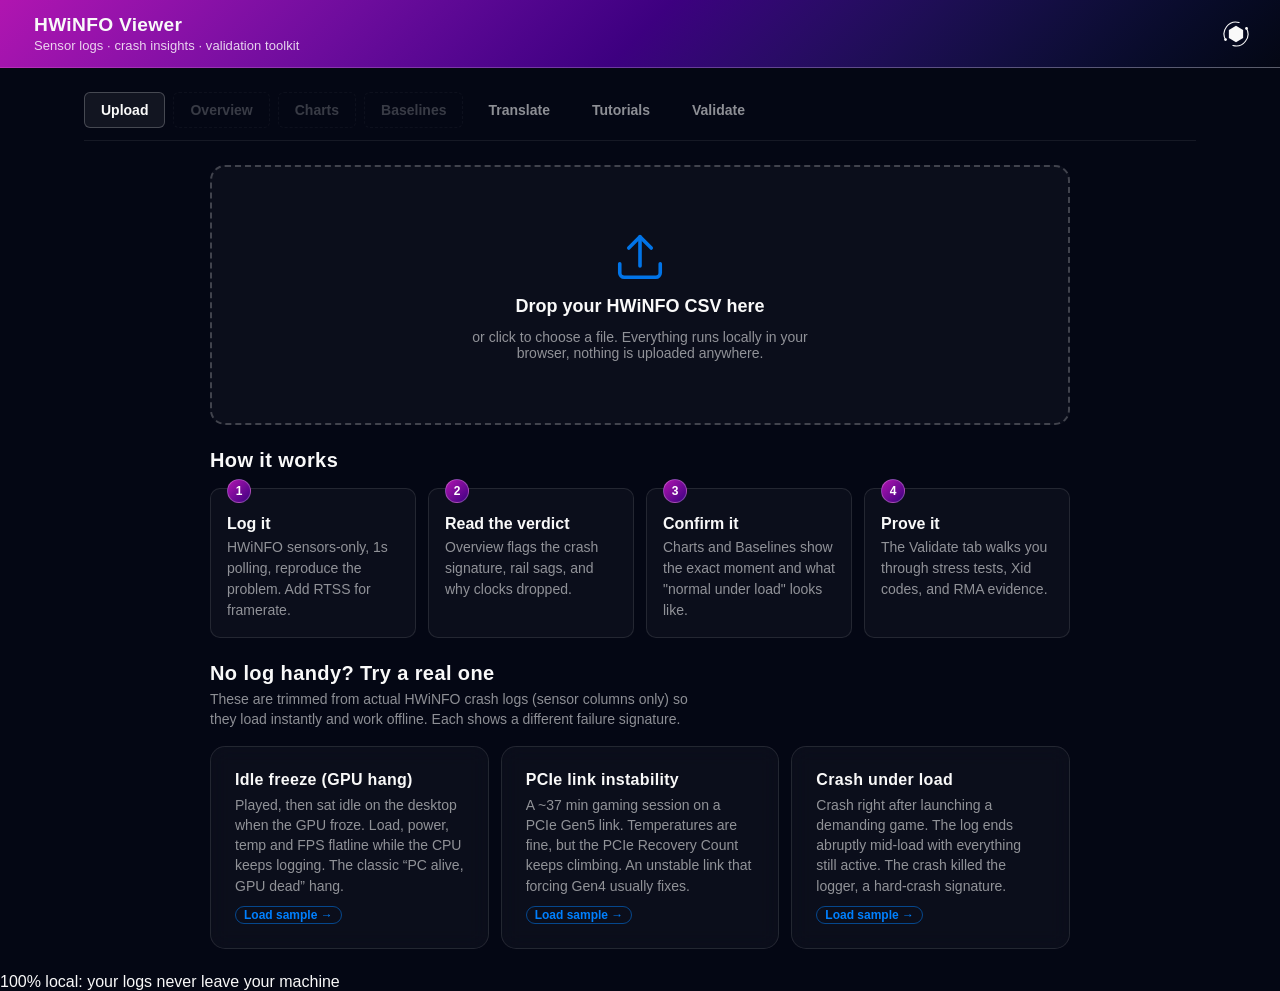
==== commit e35acdd1: "chore(ui): re-stamp the hub home-control icon, and take the header kit's mark-colour fix The stamped" ====
--- a/index.html
+++ b/index.html
@@ -65,14 +65,13 @@
     </div>
     <div class="header-right">
       <a class="header-home" href="https://neorgon.com/" title="neorgon.com" aria-label="Neorgon home">
-        <svg class="nh-hub-icon" viewBox="0 0 24 24" fill="none" stroke="currentColor" stroke-width="1.5" stroke-linecap="round" stroke-linejoin="round" xmlns="http://www.w3.org/2000/svg" aria-hidden="true">
-          <circle cx="12" cy="12" r="4.4"/>
-          <ellipse cx="12" cy="12" rx="8.4" ry="3" transform="rotate(-18 12 12)"/>
+        <svg class="nh-hub-icon" viewBox="0 0 24 24" fill="none" xmlns="http://www.w3.org/2000/svg" aria-hidden="true">
+          <path d="M12 4.4 18.58 8.2 18.58 15.8 12 19.6 5.42 15.8 5.42 8.2Z" fill="currentColor" stroke="none"/>
           <g class="nh-orbit">
-            <path d="M17.5 4.2 14.2 2.7l.9 1.4-.6 1.1z" fill="currentColor" stroke="none"/>
-            <circle cx="12.6" cy="3" r=".7" fill="currentColor" stroke="none" opacity=".55"/>
-            <circle cx="11.1" cy="3.3" r=".55" fill="currentColor" stroke="none" opacity=".35"/>
-            <circle cx="9.8" cy="3.7" r=".4" fill="currentColor" stroke="none" opacity=".2"/>
+            <path d="M2.47 17.50 A11.0 11.0 0 0 1 14.85 1.37" fill="none" stroke="currentColor" stroke-width="1.05" stroke-linecap="round"/>
+            <path d="M21.53 6.50 A11.0 11.0 0 0 1 9.15 22.63" fill="none" stroke="currentColor" stroke-width="1.05" stroke-linecap="round"/>
+            <circle cx="21.71" cy="6.84" r="1.25" fill="currentColor"/>
+            <circle cx="2.29" cy="17.16" r="1.25" fill="currentColor"/>
           </g>
         </svg>
       </a>
--- a/css/neorgon-header.css
+++ b/css/neorgon-header.css
@@ -377,7 +377,7 @@
    be filtered, because it already inherits the header's own text colour and
    inverting it would undo exactly the thing it was swapped in to fix. */
 img.header-logo-img { filter: brightness(0) invert(1); }
-svg.header-logo-mark { fill: currentColor; width: auto; }
+svg.header-logo-mark { color: var(--header-text); fill: currentColor; width: auto; }
 /* A site that ships its own mark gets it as a mask over currentColor, so the
    glyph follows the header's text colour exactly as the inline svg does. An
    <img> could not: it paints its own pixels and ignores the cascade. */
@@ -387,6 +387,16 @@
      Pinning width to the desktop value gave a 36x28 box on a phone. */
   aspect-ratio: 1;
   width: auto;
+  /* Declared, not inherited. `background: currentColor` resolves against
+     whatever the ancestor set, and the logo is always inside an <a>: on a site
+     whose logo anchor carries no class, that ancestor is an unstyled link and
+     currentColor is the UA's #0000EE. The mark then paints link-blue, silently,
+     because nothing in the page is wrong enough to throw. Every fleet site
+     happens to wrap the logo in .header-title-link (which the kit gives
+     color: inherit), so this only surfaced when ops-console adopted the kit
+     with a bare <a>. Stating the colour here makes the mask independent of the
+     markup around it, which is the contract the rest of the kit already keeps. */
+  color: var(--header-text);
   background: currentColor;
   /* The image itself is set inline by header.js, derived from the manifest
      link, because a fleet site is served at its domain root and a kit showcase
@@ -661,15 +671,22 @@
   display: block;
 }
 
-/* ── Hub glyph: inclined planet + orbiting rocket ────────────────
-   .header-home now carries the kit's planet SVG (markup contract in
-   the README) — the one header link to neorgon.com, tooltip
-   "neorgon.com". Idle it is a still planet with the rocket parked;
-   on hover or keyboard focus the rocket does laps, smoke trailing.
+/* ── Hub glyph: the Energon mark at the centre of a galaxy ───────
+   .header-home is the one header link to neorgon.com, tooltip
+   "neorgon.com". The page stamps a placeholder SVG (markup contract
+   in the README) and upgradeHome() replaces it on init with the mark
+   at scale(0.72) inside a <g class="nh-orbit"> of two arcs and two
+   dots. Idle the whole thing is still; on hover or keyboard focus the
+   orbit group turns as one rigid body while the mark stays upright,
+   because a rotating letterform is unreadable.
    Stroked glyph, so it sizes with --header-icon, not the solid token. */
 .header-home svg.nh-hub-icon {
-  width: var(--header-icon, 22px);
-  height: var(--header-icon, 22px);
+  /* Deliberately larger than --header-icon: the galaxy's arms occupy the outer
+     ring, so at 22px the MARK fell to 14px against 18px for the neighbouring
+     control. 26px puts it back at 18px, measured, while the arms still land
+     inside the 40px box. */
+  width: var(--header-hub-icon, 26px);
+  height: var(--header-hub-icon, 26px);
 }
 .header-home .nh-orbit {
   transform-origin: 12px 12px; /* viewBox centre, for the legacy planet markup */
@@ -680,56 +697,11 @@
 }
 @keyframes nh-orbit-lap { to { transform: rotate(360deg); } }
 
-/* ── Inclined orbit: the satellite passes in front of the mark and behind it ──
-   Two dots on one elliptical path, each shown for its own half of the lap. The
-   far one is drawn before the mark in document order, so the mark occludes it;
-   that occlusion IS the depth, and it costs nothing but paint order.
-
-   offset-path rather than a rotate: a rotation can only trace a circle, and
-   squashing it into an ellipse with scaleY would squash the satellite too,
-   because the counter-scale would have to sit inside the rotation. Where
-   offset-path is unsupported the dots simply rest at their authored cx/cy,
-   which is a still icon rather than a broken one.
-
-   The semi-major axis is capped by the viewBox: an inline svg clips to it, so
-   10.2 plus the 1.35 radius leaves 11.55 of the 12 available. */
-.header-home .nh-sat {
-  offset-rotate: 0deg;
-  /* The rim separates the satellite from the mark when it crosses it: without
-     one, a currentColor dot over a currentColor mark merges into the
-     silhouette and reads as a stray pixel rather than a moon.
-     --header-bg-end is the right hook because the rim's job is to look like
-     the background, so it vanishes over open header and shows only as a gap
-     against the mark. Measured caveat: every skin shipped today redefines
-     --header-bg-start and --header-bg-mid but leaves --header-bg-end at
-     #040714, so this resolves to one dark value everywhere right now. A skin
-     that ends light gets the rim right for free, but only if it sets that
-     token; one that ends light without setting it would show a dark ring. */
-  stroke: var(--header-bg-end, #040714);
-  stroke-width: .8;
-}
-.header-home .nh-sat-back { opacity: 0; }
-/* On hover the mark takes the accent, and currentColor would carry the
-   satellite with it: a pink dot on a pink mark is a dot you cannot find. It
-   holds the header's text colour instead, so the moon stays legible against
-   whatever the mark has become. */
-.header-home:hover .nh-sat,
-.header-home:focus-visible .nh-sat { fill: var(--header-text); }
-.header-home:hover .nh-sat-front,
-.header-home:focus-visible .nh-sat-front {
-  animation: nh-sat-lap 2.6s linear infinite, nh-sat-near 2.6s steps(1, end) infinite;
-}
-.header-home:hover .nh-sat-back,
-.header-home:focus-visible .nh-sat-back {
-  animation: nh-sat-lap 2.6s linear infinite, nh-sat-far 2.6s steps(1, end) infinite;
-}
-.header-home:hover .nh-sat,
-.header-home:focus-visible .nh-sat {
-  offset-path: path("M20.31 10.40 A9.6 3.4 -30 1 1 3.69 20.00 A9.6 3.4 -30 1 1 20.31 10.40");
-}
-@keyframes nh-sat-lap  { from { offset-distance: 0%; } to { offset-distance: 100%; } }
-@keyframes nh-sat-near { 0% { opacity: 1; } 50% { opacity: 0; } }
-@keyframes nh-sat-far  { 0% { opacity: 0; } 50% { opacity: 1; } }
+/* The galaxy turns as one rigid body on hover, so a plain rotate does it.
+   This replaced an offset-path satellite on an inclined ellipse: that needed a
+   front/back pair kept in sync and a semi-major axis capped so the dot did not
+   clip the viewBox, and none of it is needed once the arms sit outside the
+   mark instead of crossing it. */
 
 /* ── Overflow toggle (⋯) — injected by header.js ─────────────── */
 .header-overflow { position: relative; display: flex; }
@@ -933,9 +905,7 @@
   .header-logo-img:hover,
   .header-title-link:hover .header-logo-img { transform: none; }
   .header-home:hover .nh-orbit,
-  .header-home:focus-visible .nh-orbit,
-  .header-home:hover .nh-sat,
-  .header-home:focus-visible .nh-sat { animation: none; }
+  .header-home:focus-visible .nh-orbit { animation: none; }
   .header-menu.open { animation: none; }
   .header-overflow-toggle:active,
   .header-theme-toggle:active,
